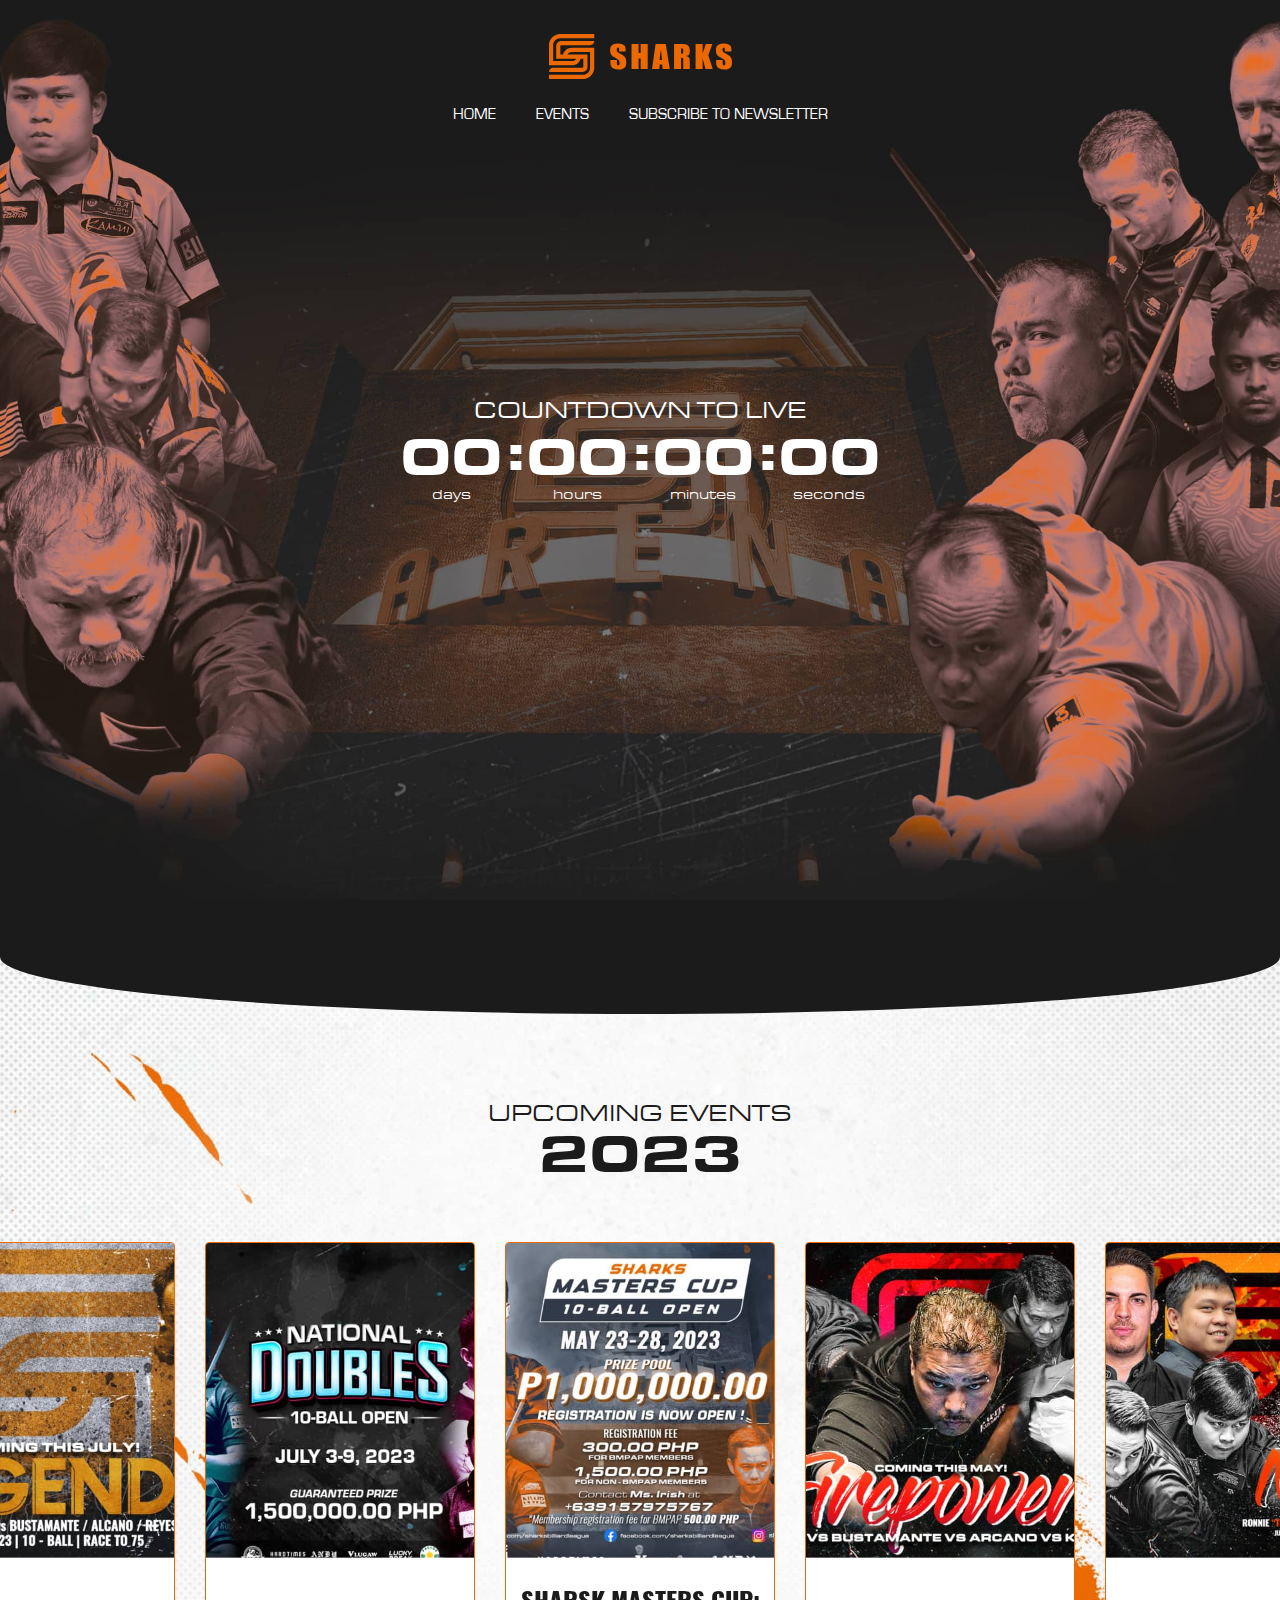
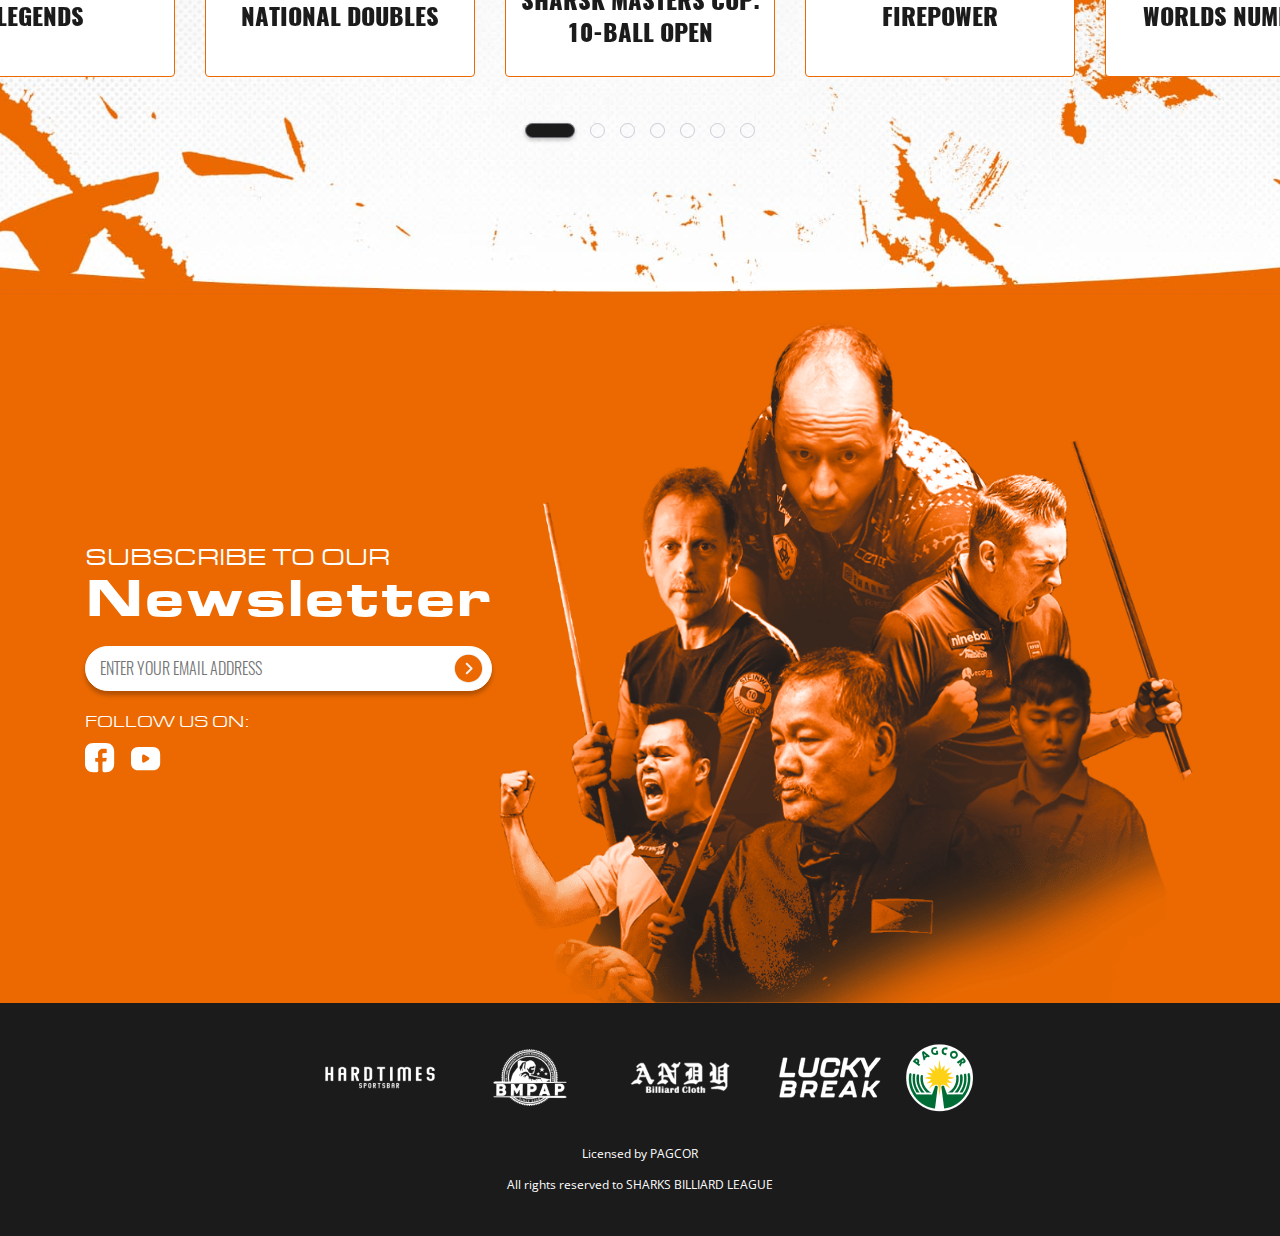
==== index.html @ b2db2a86 "'videos'" ====
<!DOCTYPE html>
<html lang="en">
<head>
  <meta charset="UTF-8">
  <meta http-equiv="X-UA-Compatible" content="IE=edge">

  <meta name="description" content="The Mecca of Pool">
  <meta name="keywords" content="Sharks, Billiards, Pool">

  <meta name="viewport" content="width=device-width, initial-scale=1.0">
  <title>Sharks</title>

  <link rel="apple-touch-icon" sizes="180x180" href="./assets/favicon/apple-touch-icon.png">
  <link rel="icon" type="image/png" sizes="32x32" href="./assets/favicon/favicon-32x32.png">
  <link rel="icon" type="image/png" sizes="16x16" href="./assets/favicon/favicon-16x16.png">
  <link rel="manifest" href="./assets/favicon/site.webmanifest">

  <link rel="stylesheet" href="./css/slick/slick.css?v=2"/>

  <link rel="stylesheet" href="./css/reset.css?v=2">
  <link rel="stylesheet" href="./css/main.css?v=2">
  <link rel="stylesheet" href="./css/mobile.css?v=2">

  <link rel="stylesheet" href="./css/font.css?v=2">
</head>
<body>
  
  <header class="hero-banner auto_height" id="hero-banner">
    <div class="top-bar-wrap align-middle">
      <div class="container">
        <a href="/" class="nav-logo">
          <img src="./assets/logo.svg" alt="Sharsk logo">
        </a>

        <div class="toggle-mobile-menu"></div>
    
        <div class="nav-links">
          <ul>
            <li><a href="#hero-banner">Home</a></li>
            <li><a href="#events">Events</a></li>
            <li><a href="#newsletter">Subscribe to newsletter</a></li>
          </ul>
        </div>
      </div>
    </div>

    <div class="container">
      <div class="countdown-event">
        <h4>Countdown to live</h4>

        <div id="countdown">
          <ul>
            <li><div id="days">00</div><span>Days</span></li>
            <li><div id="hours">00</div><span>Hours</span></li>
            <li><div id="minutes">00</div><span>Minutes</span></li>
            <li><div id="seconds">00</div><span>Seconds</span></li>
          </ul>
        </div>
        <div id="content" class="emoji"></div>
      </div>
    </div>
  </header>

  <section class="section-upcoming-events" id="events">
    <div class="upcoming-events-headline">
      <div class="container">
        <h4>Upcoming Events</h4>
        <h2>2023</h2>
      </div>
    </div>

    <div class="events-slider-wrap">

      <div class="events-slider-list">
        
        <div class="events-slider-item">
          <div class="events-slider-details">
            <div class="events-card-show">
              <div class="event-img">
                <img src="./assets/slider/sld-1.jpg" alt="Event image">
              </div>
  
              <div class="event-title">
                <h4>SHARSK MASTERS CUP: 10-BALL OPEN</h4>
              </div>
            </div>

            <div class="events-card-hide">
              <div class="event-img">
                <img src="./assets/slider/sld-1.jpg" alt="Event image">
              </div>
  
              <div class="event-title">
                <div class="event-desc">
                  <h4>SHARSK MASTERS CUP: 10-BALL OPEN</h4>
                </div>
                <div class="date">
                  <h2 class="month">May</h2> 
                  <h4 class="year">2023</h4>
                </div>
              </div>
            </div>
          </div>
        </div>

        <div class="events-slider-item">
          <div class="events-slider-details">
            <div class="events-card-show">
              <div class="event-img">
                <img src="./assets/slider/sld-2.jpg" alt="Event image">
              </div>
  
              <div class="event-title">
                <h4>FIREPOWER</h4>
              </div>
            </div>

            <div class="events-card-hide">
              <div class="event-img">
                <img src="./assets/slider/sld-2.jpg" alt="Event image">
              </div>
  
              <div class="event-title">
                <div class="event-desc">
                  <h4>FIREPOWER</h4>
                  <p>Rodney Morris vs Django Bustamante, Warren Kiamco and Ronnie Alcano</p>
                </div>
                <div class="date">
                  <h2 class="month">May</h2> 
                  <h4 class="year">2023</h4>
                </div>
              </div>
            </div>
          </div>
        </div>

        <div class="events-slider-item">
          <div class="events-slider-details">
            <div class="events-card-show">
              <div class="event-img">
                <img src="./assets/slider/sld-3.jpg" alt="Event image">
              </div>
  
              <div class="event-title">
                <h4>WORLDS NUMBER 1</h4>
              </div>
            </div>

            <div class="events-card-hide">
              <div class="event-img">
                <img src="./assets/slider/sld-3.jpg" alt="Event image">
              </div>
  
              <div class="event-title">
                <div class="event-desc">
                  <h4>WORLDS NUMBER 1</h4>
                  <p>Francisco Ruiz Sanchez vs Ronnie Alcano and Anton Raga</p>
                </div>
                <div class="date">
                  <h2 class="month">Jun</h2> 
                  <h4 class="year">2023</h4>
                </div>
              </div>
            </div>
          </div>
        </div>

        <div class="events-slider-item">
          <div class="events-slider-details">
            <div class="events-card-show">
              <div class="event-img">
                <img src="./assets/slider/sld-4.jpg" alt="Event image">
              </div>
  
              <div class="event-title">
                <h4>SPECTRAL FURY</h4>
              </div>
            </div>

            <div class="events-card-hide">
              <div class="event-img">
                <img src="./assets/slider/sld-4.jpg" alt="Event image">
              </div>
  
              <div class="event-title">
                <div class="event-desc">
                  <h4>SPECTRAL FURY</h4>
                  <p>Fedor Gorst vs Baseth Mocaibat, Jerico Bañares and Dennis Orcollo</p>
                </div>
                <div class="date">
                  <h2 class="month">Jun</h2> 
                  <h4 class="year">2023</h4>
                </div>
              </div>
            </div>
          </div>
        </div>

        <div class="events-slider-item">
          <div class="events-slider-details">
            <div class="events-card-show">
              <div class="event-img">
                <img src="./assets/slider/sld-5.jpg" alt="Event image">
              </div>
  
              <div class="event-title">
                <h4>SHARKS MASTERS CUP: 8-BALL OPEN</h4>
              </div>
            </div>

            <div class="events-card-hide">
              <div class="event-img">
                <img src="./assets/slider/sld-5.jpg" alt="Event image">
              </div>
  
              <div class="event-title">
                <div class="event-desc">
                  <h4>SHARKS MASTERS CUP: 8-BALL OPEN</h4>
                </div>
                <div class="date">
                  <h2 class="month">Jun</h2> 
                  <h4 class="year">2023</h4>
                </div>
              </div>
            </div>
          </div>
        </div>

        <div class="events-slider-item">
          <div class="events-slider-details">
            <div class="events-card-show">
              <div class="event-img">
                <img src="./assets/slider/sld-6.jpg" alt="Event image">
              </div>
  
              <div class="event-title">
                <h4>Legends</h4>
              </div>
            </div>

            <div class="events-card-hide">
              <div class="event-img">
                <img src="./assets/slider/sld-6.jpg" alt="Event image">
              </div>
  
              <div class="event-title">
                <div class="event-desc">
                  <h4>Legends</h4>
                  <p>Earl Strickland vs Django Bustamante, Ronnie Alcano and Warren Kiamco</p>
                </div>
                <div class="date">
                  <h2 class="month">Jul</h2> 
                  <h4 class="year">2023</h4>
                </div>
              </div>
            </div>
          </div>
        </div>

        <div class="events-slider-item">
          <div class="events-slider-details">
            <div class="events-card-show">
              <div class="event-img">
                <img src="./assets/slider/sld-7.jpg" alt="Event image">
              </div>
  
              <div class="event-title">
                <h4>NATIONAL DOUBLES</h4>
              </div>
            </div>

            <div class="events-card-hide">
              <div class="event-img">
                <img src="./assets/slider/sld-7.jpg" alt="Event image">
              </div>
  
              <div class="event-title">
                <div class="event-desc">
                  <h4>NATIONAL DOUBLES</h4>
                  <p>2vs2 Tournament with a guaranteed prize of 1.5 million pesos.</p>
                </div>
                <div class="date">
                  <h2 class="month">Jul</h2> 
                  <h4 class="year">2023</h4>
                </div>
              </div>
            </div>
          </div>
        </div>

      </div>
    </div>
  </section>

  <section class="section-newsletter" id="newsletter">
    <div class="container">
      <div class="newsletter-form-wrap">
        <div class="newsletter-details">
          <h4>Subscribe to our</h4>
          <h2>Newsletter</h2>
          
          <div class="form-group">
            <form>
              <input type="email" name="email" id="email" placeholder="Enter your email address">
              <button type="submit" id="btn-subscribe" class="arrow-circle">Subscribe</button>
            </form>
          </div>
          <div id="msg"></div>

          
          <div class="social-media-icon">
            <h5>Follow us on:</h5>
            <ul>
              <li><a href="https://www.facebook.com/sharksbilliardleague/" target="_blank"><img src="./assets/icon-fb.svg" alt="Facebook"></a></li>
              <li><a href="https://www.youtube.com/@sharksbilliardleague" target="_blank"><img src="./assets/icon-yt.svg" alt="Youtube"></a></li>
            </ul>
          </div>
        </div>
      </div>

      <div class="newsletter-img">
        <img src="./assets/players.png" alt="Players">
      </div>
    </div>
  </section>

  <footer id="footer">
    <div class="container">
      <ul class="partners-logo">
        <li><img src="./assets/logo-hardtimes.png" alt="Hardtimes sportsbar"></li>
        <li><img src="./assets/logo-bmpap.png" alt="BMPAP"></li>
        <li><img src="./assets/logo-andy.png" alt="Andy billiard cloth"></li>
        <li><img src="./assets/logo-lucky-break.png" alt="Lucky break"></li>
        <li><img src="./assets/logo-pagcor.png" alt="Pagcor"></li>
      </ul>

      <div class="copyright">
        <p>Licensed by PAGCOR</p>
        <p>All rights reserved to SHARKS BILLIARD LEAGUE</p>
      </div>
    </div>
  </footer>

  <div id="stop" class="scrollTop">
    <span><a href="">Top</a></span>
  </div>

  <script src="./js/jquery.min.js"></script>
  <script src="./js/slick.min.js"></script>
  <script src="./js/countdown.js"></script>
  <script src="./js/script.js"></script>
</body>
</html>
---- css/main.css ----
*{box-sizing:border-box}body{background-color:#fff;color:#1B1B1B;font-family:'Open Sans'}.container{display:flex;flex-direction:column;width:100%;padding-right:15px;padding-left:15px;margin-right:auto;margin-left:auto;max-width:1140px}img{display:block;max-width:100%}h2{font-family:'Eurostile-Extended-Black';font-size:3.375rem}h4{font-family:'Eurostile-Extended-Regular';font-size:1.5rem;text-transform:uppercase;line-height:1.325em}.text-center{text-align:center}p{font-size:1rem;line-height:1.3rem}header.hero-banner{position:relative;height:100vh;background-color:#1B1B1B;color:#fff;background-image:url("../assets/header.jpg");background-position:center;background-size:cover;background-repeat:no-repeat;display:flex;align-items:center;justify-content:center}header.hero-banner::before,header.hero-banner::after{position:absolute;display:block;content:"";background-color:#1B1B1B;width:100%;top:100%;left:0;height:57px}header.hero-banner::after{height:114px;border-radius:50%;bottom:-114px}header .top-bar-wrap{position:absolute;width:100%;top:0;left:0}header .top-bar-wrap .container{flex-direction:column;align-items:center;text-align:center}header .nav-logo{margin-top:34px}header .nav-logo img{max-width:183px}header .toggle-mobile-menu{display:none}header .nav-links ul{font-family:'Eurostile-Regular';display:flex;flex-direction:row;margin-top:13px}header .nav-links ul li a{display:block;color:#FFFFFF;text-transform:uppercase;text-decoration:none;font-size:1rem;padding:14px 20px;-webkit-transition:all ease-in-out 180ms;-moz-transition:all ease-in-out 180ms;-ms-transition:all ease-in-out 180ms;-o-transition:all ease-in-out 180ms;transition:all ease-in-out 180ms}header .nav-links ul li a:hover{color:#EB6900}header .countdown-event{text-align:center;margin:auto;padding:1rem 0;text-transform:uppercase}header .countdown-event #countdown{padding-top:.45rem}header .countdown-event ul{display:flex;align-items:center;justify-content:center}header .countdown-event ul li{position:relative}header .countdown-event ul li:last-child div::after{display:none}header .countdown-event ul li div{font-family:"Eurostile-Extended-Black";font-size:3.375rem;position:relative;display:flex;padding:0 0.75rem}header .countdown-event ul li div::after{position:absolute;display:block;content:":";top:-5px;right:-11px}header .countdown-event ul li span{display:block;font-family:'Eurostile-Extended-Regular';font-size:14px;text-transform:lowercase}.section-upcoming-events{padding-top:12.5rem;padding-bottom:10rem;text-align:center;background-image:url("../assets/splash-bg.jpg");background-position:bottom center;background-size:cover;background-repeat:no-repeat}.upcoming-events-headline{max-width:650px;margin:auto}.upcoming-events-headline h2{margin-bottom:1rem}.events-slider-wrap{margin-top:2.5rem}.events-slider-list{display:none}.events-slider-list.slick-initialized{display:block}.events-slider-details{height:435px;width:100%;margin:auto;background-color:#fff;border:1px solid #EB6900;border-radius:4px;position:relative;overflow:hidden}.events-slider-details .event-img{position:relative;overflow:hidden;min-height:315px}.events-slider-details .event-img img{object-fit:cover;width:100%;height:315px}.events-slider-details .event-title{height:100%;display:flex;align-items:center;justify-content:center}.events-slider-details .event-title h4{padding:0.85rem;font-family:"Oswald-Heavy"}.events-slider-details .event-title .event-desc{text-align:left;padding-right:.75rem}.events-slider-details .event-title .event-desc h4{padding:0;margin-bottom:0.25rem}.events-slider-details .event-title .event-desc p{overflow:hidden;width:100%;display:-webkit-box;-webkit-line-clamp:2;-webkit-box-orient:vertical}.events-slider-details .events-card-show{width:100%;height:100%;display:flex;flex-direction:column}.events-slider-details .events-card-show .event-title{transition-delay:200ms;opacity:1}.events-slider-details .events-card-hide{position:absolute;top:0;left:0;opacity:0;visibility:hidden;background-color:#EB6900}.events-slider-details .events-card-hide .event-title{justify-content:space-between;transition-delay:200ms;opacity:0;height:120px;padding:0 1.35rem}.events-slider-details .events-card-hide .event-title h4{color:#fff}.events-slider-details .events-card-hide .date{display:block;position:relative;min-width:113px;max-height:94px;border-radius:3px;border:1px solid #ffffff;color:#fff;padding-top:0.2rem}.events-slider-details .events-card-hide .date .month{font-family:'Oswald-Heavy';text-transform:uppercase}.events-slider-details .events-card-hide .date .year{padding:0;font-family:'Eurostile-Extended-Black'}.mt-1{margin-top:1rem}.mt-2{margin-top:2rem}.mb-1{margin-bottom:1rem}.mb-2{margin-bottom:2rem}.slick-slide{width:300px;padding:0 15px;transition:200ms cubic-bezier(0.65, 0.05, 0.36, 1)}.slick-slide:hover{border-color:#fff;filter:drop-shadow(0px 5px 20px rgba(0,0,0,0.25));width:630px}.slick-slide:hover .events-card-show{position:absolute;top:0;left:0;opacity:0;visibility:hidden}.slick-slide:hover .events-card-show .event-title{transition-delay:200ms;opacity:0}.slick-slide:hover .events-card-hide{opacity:1;visibility:visible}.slick-slide:hover .events-card-hide .event-title{opacity:1}.slick-dots{display:flex;align-items:center;justify-content:center;gap:15px;margin-top:2.5rem}.slick-dots button{outline:none;overflow:hidden;font-size:0;width:15px;height:15px;border-radius:50%;border:1px solid rgba(172,173,188,0.6);background-color:transparent;cursor:pointer;-webkit-transition:all ease-in-out 180ms;-moz-transition:all ease-in-out 180ms;-ms-transition:all ease-in-out 180ms;-o-transition:all ease-in-out 180ms;transition:all ease-in-out 180ms}.slick-dots button:hover{background-color:#1B1B1B;border-color:#1B1B1B}.slick-dots .slick-active button{width:50px;box-shadow:0px 2px 4px rgba(0,0,0,0.25);border-radius:15px;background-color:#1B1B1B}.section-newsletter{background-color:#EB6900;color:#fff;position:relative;padding-top:1rem}.section-newsletter::before{position:absolute;display:block;content:"";top:-2px;left:0;width:100%;background-color:#EB6900;height:4px}.section-newsletter h5{font-family:'Eurostile-Extended-Regular';text-transform:uppercase}.section-newsletter .container{flex-direction:row}.section-newsletter .newsletter-form-wrap{display:flex;align-items:center}.section-newsletter .newsletter-details h2{margin-bottom:.35rem}.section-newsletter .social-media-icon{margin-top:1.5rem}.section-newsletter .social-media-icon ul{display:flex;align-items:center;gap:16px;margin-top:.75rem}.section-newsletter .social-media-icon ul a{-webkit-transition:all ease-in-out 180ms;-moz-transition:all ease-in-out 180ms;-ms-transition:all ease-in-out 180ms;-o-transition:all ease-in-out 180ms;transition:all ease-in-out 180ms;display:block}.section-newsletter .social-media-icon ul a:hover{opacity:0.7}.form-group{margin-top:1rem;position:relative;display:flex;max-width:420px}.form-group form{width:100%}.form-group input{padding:0 0.875rem;outline:none;font-family:'Oswald';width:100%;height:45px;background-color:#FFFFFF;border:1px solid #FFFFFF;box-shadow:0px 4px 4px rgba(0,0,0,0.25);border-radius:50px;font-size:16px;text-transform:uppercase;color:#1B1B1B}.form-group .arrow-circle{position:absolute;right:9px;top:8px;outline:none;border:none;width:29px;height:29px;font-size:0;border-radius:50%;background-image:url("../assets/icon-circle-arrow.svg");background-position:center;background-size:cover;background-repeat:no-repeat;cursor:pointer}.form-group .arrow-circle:disabled{background-image:url("../assets/icon-circle-arrow-disabled.svg")}footer{padding:2.5rem 0;color:#fff;background-color:#1B1B1B;text-align:center}footer .partners-logo{position:relative;display:flex;align-items:center;justify-content:center}footer .copyright{margin-top:2rem;display:flex;flex-direction:column;gap:10px}footer .copyright p{font-size:12px}.scrollTop{position:fixed;right:20px;bottom:20px;background-color:#fff;border-radius:50%;opacity:0;-webkit-transition:all 0.4s ease-in-out 0s;-moz-transition:all 0.4s ease-in-out 0s;-ms-transition:all 0.4s ease-in-out 0s;-o-transition:all 0.4s ease-in-out 0s;transition:all 0.4s ease-in-out 0s;width:38px;height:38px;cursor:pointer;background-image:url("../assets/icon-scroll-top.svg");background-position:center;background-size:cover;background-repeat:no-repeat;font-size:0}span.msg{color:#fff;padding-top:10px;display:block;padding-left:5px}.db-page{background-color:#1B1B1B;color:#fff;font-family:'Eurostile-Regular';background-image:url("../assets/db-assets/dbbg.png");background-position:center;background-attachment:fixed;background-size:cover;background-repeat:no-repeat}.db-page h5{font-family:'Oswald-Heavy';font-size:20px;text-transform:uppercase;line-height:1.25em}.db-page h4{font-family:'Eurostile-Regular'}.db-sidebar{position:fixed;padding:18px 0;overflow-y:auto;background-color:#2C2C2C;display:flex;flex-direction:column;left:0;height:100%;width:237px;z-index:10}.db-sidebar .nav-logo{max-width:142px;margin-right:auto;margin-left:auto;margin-bottom:18px}.db-sidebar ul li .icon{margin-right:18px}.db-sidebar ul li a,.db-sidebar ul li span{height:54px;display:flex;align-items:center;text-decoration:none;color:#fff;padding-left:28px;position:relative;cursor:pointer}.db-sidebar ul li a::after,.db-sidebar ul li span::after{-webkit-transition:all ease-in-out 180ms;-moz-transition:all ease-in-out 180ms;-ms-transition:all ease-in-out 180ms;-o-transition:all ease-in-out 180ms;transition:all ease-in-out 180ms;position:absolute;display:block;height:80%;width:4px;top:50%;transform:translateY(-50%);content:"";left:-4px;background-color:#EB6900}.db-sidebar ul li a:hover::after,.db-sidebar ul li span:hover::after{left:0}.db-sidebar ul li span::before{position:absolute;display:block;content:"";right:20px;width:13px;height:8px;cursor:pointer;background-image:url("../assets/db-assets/icon-arrow.svg");background-position:center;background-size:contain;background-repeat:no-repeat;-webkit-transition:all ease-in-out 180ms;-moz-transition:all ease-in-out 180ms;-ms-transition:all ease-in-out 180ms;-o-transition:all ease-in-out 180ms;transition:all ease-in-out 180ms}.db-sidebar ul li li{text-transform:uppercase}.db-sidebar ul li li a{padding-left:65px;background-color:#EB6900}.db-sidebar ul li li a::after{background-color:#fff}.db-sidebar ul li.active span::before{transform:rotateZ(-180deg)}.db-sidebar::after{position:absolute;height:482px;content:"";width:100%;background-image:url("../assets/db-assets/sidebar-bg.png");background-position:center;background-size:cover;background-repeat:no-repeat;left:0;bottom:0;z-index:-1}.list-render{display:flex;white-space:nowrap;overflow-x:hidden}.main-content{display:flex;flex-direction:column;padding-left:237px;height:100%;padding-top:102px}.icon{position:relative;display:inline-block;width:20px;height:22px;background-size:cover;background-repeat:no-repeat;background-position:center}.icon.icon-calendar{background-image:url("../assets/db-assets/icon-calendar.svg")}.icon.icon-eye{background-image:url("../assets/db-assets/icon-eye.svg");width:14px;height:13px}.icon.icon-circle{background-image:url("../assets/db-assets/icon-circle.svg");width:14.17px;height:14.17px}.icon.icon-user{background-image:url("../assets/db-assets/icon-user.svg");width:28px;height:28px}.arenas-livestream-wrap{padding-left:10px}.db-slider .slick-dots{justify-content:start;padding-left:13px;margin-top:32px}.db-slider .slick-dots button{border:none;background-color:rgba(255,255,255,0.22)}.db-slider .slick-dots .slick-active button{width:15px;background-color:#fff;position:relative;border:none}.db-slider .slick-dots .slick-active button::after{position:absolute;display:block;content:"";width:50%;height:50%;border-radius:100%;top:50%;left:50%;transform:translate(-50%, -50%);background-color:#EB6900}.arenas-livestream-list .livestream-item{width:100%;max-width:539px;padding:0 12px}.arenas-livestream-list .livestream-card{border:1px solid #545458;border-radius:5px;overflow:hidden;position:relative}.arenas-livestream-list .livestream-thumbnail{display:block;position:relative;height:280px;width:100%}.arenas-livestream-list .livestream-thumbnail img{object-fit:cover;object-position:center;width:100%;height:100%;-webkit-transition:all ease-in-out 180ms;-moz-transition:all ease-in-out 180ms;-ms-transition:all ease-in-out 180ms;-o-transition:all ease-in-out 180ms;transition:all ease-in-out 180ms}.arenas-livestream-list .livestream-thumbnail .icon-play{position:absolute;top:50%;left:50%;transform:translate(-50%, -50%);width:90px;height:90px;border-radius:100%;background:rgba(255,255,255,0.5)}.arenas-livestream-list .livestream-thumbnail .icon-play::before{position:absolute;display:block;content:"";top:50%;left:55%;transform:translate(-50%, -50%);width:0;height:0;border-top:25px solid transparent;border-left:43px solid #fff;border-bottom:25px solid transparent}.arenas-livestream-list .livestream-thumbnail:hover img{transform:scale(1.07)}.previous-matches-wrap{overflow:hidden;position:relative;margin-top:25px;padding:35px 0 0 10px;padding-left:10px}.previous-matches-wrap::before{position:absolute;content:"";top:0;width:100%;height:1px;background-color:#545458;left:24px}.previous-matches-wrap h4{padding-left:14px}.previous-matches-list{margin-top:30px}.previous-matches-list .previous-match-item{width:100%;max-width:343px;padding:0 11px}.previous-matches-list .previous-match-item *{text-decoration:none;color:#fff}.previous-matches-list .previous-match-item:hover img{transform:scale(1.025)}.previous-matches-list .previous-match-card{overflow:hidden;position:relative}.previous-matches-list .previous-match-thumbnail{display:block;position:relative;height:179px;width:100%;overflow:hidden}.previous-matches-list .previous-match-thumbnail img{object-fit:cover;border-radius:5px;object-position:center;width:100%;height:100%;-webkit-transition:all ease-in-out 180ms;-moz-transition:all ease-in-out 180ms;-ms-transition:all ease-in-out 180ms;-o-transition:all ease-in-out 180ms;transition:all ease-in-out 180ms}.previous-matches-list .previous-match-details{padding:15px 0 0 0;background-color:transparent}.card-details{padding:18px;display:flex;justify-content:space-between;font-size:14px;align-items:center;text-transform:uppercase;background-color:#2C2C2C}.card-details p{font-size:14px;text-transform:uppercase;line-height:1.45rem}.card-details span.small{font-size:12px}.card-details .right-desc{text-align:right;line-height:18px}.card-details .views{display:flex;align-items:center;justify-content:right}.card-details .views .icon-eye{margin-left:10px}.card-details .date{font-family:'Oswald-Heavy';color:#EB6900;line-height:1.35em}.live-badge{display:inline-flex;justify-content:center;align-items:center;width:66px;height:27px;background:#EB6900;border-radius:5px;position:relative;line-height:1em;text-transform:uppercase;margin-bottom:5px}.live-badge .icon{margin-left:10px}.db-top-menu{height:70px;display:flex;align-items:center;justify-content:flex-end;padding:0 1rem;position:fixed;z-index:9;width:100%;top:0;left:0;background-color:#1B1B1B}.btn-login a{display:flex;flex-direction:row;align-items:center;position:relative;height:40px;border:1px solid #545458;border-radius:50px;text-decoration:none;color:#fff;padding:0 10px 0 15px;-webkit-transition:all ease-in-out 180ms;-moz-transition:all ease-in-out 180ms;-ms-transition:all ease-in-out 180ms;-o-transition:all ease-in-out 180ms;transition:all ease-in-out 180ms}.btn-login a:hover{background-color:rgba(255,255,255,0.1)}.btn-login .icon{margin-left:15px}.db-login-page{background-color:#1B1B1B;color:#fff;font-family:'Eurostile-Regular';background-image:url("../assets/header.jpg");background-position:center;background-attachment:fixed;background-size:cover;background-repeat:no-repeat}.db-login-page h5{font-family:'Oswald-Heavy';font-size:20px;text-transform:uppercase}.db-login-page h4{font-family:'Eurostile-Regular'}.section-signin-wrap{width:100%;min-height:100vh;display:flex;flex-wrap:wrap;justify-content:center;align-items:center;padding:15px;flex-direction:column}.section-signin-wrap .nav-logo{display:block;margin-bottom:20px}.wrap-login{width:100%;max-width:365px;background:rgba(44,44,44,0.7);border-radius:5px;overflow:hidden;padding:40px 30px}.wrap-login h2{font-family:'Oswald-Heavy';font-size:31px;line-height:1.15em;text-align:center}.wrap-login a{color:#10B5C8}.wrap-login form{display:flex;flex-direction:column;justify-content:center}.form-float-label{position:relative;margin-bottom:20px}.form-float-label input{font-family:'Eurostile-Regular';font-size:16px;display:block;width:100%;height:45px;padding:0 17px;background:rgba(172,173,188,0.1);color:#fff;border:1px solid #E3E3E3;border-radius:5px;box-sizing:border-box}.form-float-label input:focus{outline:none}.form-float-label input:focus ~ .floating-label{top:9px;left:13px;font-size:10px}.form-float-label input:not(:placeholder-shown) ~ .floating-label{top:9px;left:13px;font-size:10px;color:#EB6900}.floating-label{font-family:'Eurostile-Regular';font-size:16px;font-weight:normal;position:absolute;pointer-events:none;left:17px;top:50%;transform:translateY(-50%);padding:0 5px;-webkit-transition:0.2s ease all;-moz-transition:0.2s ease all;-ms-transition:0.2s ease all;-o-transition:0.2s ease all;transition:0.2s ease all}.btn{text-transform:uppercase;position:relative;width:100%;height:45px;background:#EB6900;border:1px solid #EB6900;border-radius:5px;outline:none;cursor:pointer;font-family:'Eurostile-Regular';font-size:16px;color:#fff !important;display:flex;align-items:center;justify-content:center;text-decoration:none}.or{display:flex;align-items:center;justify-content:center;position:relative;margin-top:20px}.or::before,.or::after{position:absolute;display:block;content:"";width:44%;height:1px;background-color:#545458;left:0;top:55%;transform:translateY(-50%)}.or::after{left:auto;right:0}.terms-and-conition{font-size:14px;text-align:center;display:block;line-height:1.25em}.uppercase{text-transform:uppercase}.previous-matches-list.previous-matches-tiles{display:grid;grid-template-columns:repeat(3, 1fr);gap:25px}.previous-matches-list.previous-matches-tiles .previous-match-item{max-width:100%}.video-page-livestream .previous-matches-wrap{padding:30px 0 0 10px;margin-top:35px}.video-page-livestream .previous-matches-wrap::before{left:0}.video-page-livestream .previous-matches-wrap h4{padding-left:0}.video-page-livestream .previous-matches-list .previous-match-item{padding:0}.video-playing-wrapper h3{font-size:28px;font-weight:600;line-height:1.35em}.video-playing-wrapper .video-playing-description{background:#1B1B1B;border:1px solid #545458;border-radius:5px;padding:15px;margin-top:1.05rem}.video-playing-wrapper p{margin-bottom:.35rem}.video-playing-wrapper span{font-size:75%}.video-playing-iframe{padding-bottom:56.25%;position:relative;display:block;width:100%}.video-playing-iframe iframe{position:absolute;top:0;left:0;bottom:0;right:0;width:100%;height:100%;border:none}.game-schedule-details{border:1px solid #545458;border-radius:5px;overflow:hidden}.game-schedule-details ul li{text-align:center;border-bottom:1px solid #545458;padding:15px 10px;background-color:#1B1B1B}.game-schedule-details ul li.live-now{background:#452B16}.game-schedule-details ul li:last-child{border-bottom:none}.game-schedule-details ul li .live-badge{margin:.45rem 0}.game-schedule-details ul li h4{font-weight:600;letter-spacing:.065rem}.video-page-container{display:flex;justify-content:space-between;gap:20px;padding:0 20px;margin-bottom:7rem}.video-page-container .video-page-livestream{flex:1;display:flex;flex-direction:column;position:relative}.video-page-container .aside-video-details{max-width:360px;width:100%}.ads-aside{display:block;border:1px solid #545458;filter:drop-shadow(0px 4px 10px rgba(0,0,0,0.25));border-radius:5px;overflow:hidden;margin-top:1.2rem}.ads-aside img{width:100%}.submenu{display:none}
---- css/mobile.css ----
@media (max-width: 576px) {
  h2 {
    font-size: 2.625rem; } }

@media (max-width: 576px) {
  h4 {
    font-size: 1.25rem; } }

@media (max-width: 768px) {
  .slick-slide {
    padding: 0 10px; }
    .slick-slide .events-card-hide {
      opacity: 1;
      visibility: visible; }
      .slick-slide .events-card-hide .event-title {
        opacity: 1; } }

@media (max-width: 576px) {
  .events-slider-details {
    background-color: red; }
    .events-slider-details .events-card-hide .event-title {
      padding: 0 .75rem; }
      .events-slider-details .events-card-hide .event-title .event-desc {
        padding-right: 0; }
      .events-slider-details .events-card-hide .event-title .date {
        position: absolute;
        left: 0;
        top: 0;
        background-color: rgba(27, 27, 27, 0.7);
        transform: scale(0.7); } }

.active_menu header .toggle-mobile-menu::before, .active_menu header .toggle-mobile-menu::after {
  width: 50%; }

@media (max-width: 768px) {
  header .toggle-mobile-menu {
    display: block;
    width: 32px;
    height: 2.5px;
    position: relative;
    background-color: #ffffff;
    margin-left: auto;
    border-radius: 4px; }
    header .toggle-mobile-menu::before, header .toggle-mobile-menu::after {
      transition: all ease-in-out 180ms;
      position: absolute;
      display: block;
      content: "";
      width: 100%;
      height: 100%;
      border-radius: 4px;
      background-color: #ffffff; }
    header .toggle-mobile-menu::before {
      top: -9px; }
    header .toggle-mobile-menu::after {
      top: 9px;
      right: 0; }
  header .top-bar-wrap {
    margin-top: 20px; }
    header .top-bar-wrap .container {
      flex-direction: revert;
      align-items: center;
      position: relative; }
  header .nav-logo {
    margin-top: 0; }
    header .nav-logo img {
      max-width: 148px; }
  header .nav-links {
    display: none;
    position: absolute;
    top: 56px;
    width: calc(100% - 30px);
    background-color: #eb6900;
    z-index: 1;
    padding: 0.5rem 0; }
    header .nav-links ul {
      margin-top: 0;
      flex-direction: column;
      text-align: left; }
  header.hero-banner::before, header.hero-banner::after {
    display: none; } }
@media (max-width: 576px) {
  header.hero-banner {
    height: auto;
    min-height: 480px !important; } }

@media (max-width: 768px) {
  .section-newsletter .newsletter-form-wrap {
    padding: 1.75rem 0 2.4rem 0;
    margin: auto;
    text-align: center; }
  .section-newsletter .social-media-icon ul {
    justify-content: center; }
  .section-newsletter .newsletter-img {
    display: none; } }
@media (max-width: 576px) {
  .section-newsletter .newsletter-form-wrap {
    width: 100%; }
    .section-newsletter .newsletter-form-wrap .newsletter-details {
      width: 100%; }
    .section-newsletter .newsletter-form-wrap .form-group {
      margin-left: auto;
      margin-right: auto; } }

@media (max-width: 768px) {
  header .countdown-event ul li div {
    font-size: 2.375rem; } }
@media (max-width: 576px) {
  header .countdown-event ul li div {
    font-size: 1.8rem; }
    header .countdown-event ul li div::after {
      right: -5px; } }

@media (max-width: 992px) {
  .section-upcoming-events {
    padding: 3.563rem 0; } }

@media (max-width: 576px) {
  footer .partners-logo {
    flex-direction: column;
    gap: 10px 0; } }
---- css/font.css ----
@font-face {
  font-family: 'Eurostile-Extended-Black';
  src: url('../assets/fonts/eurostile-extended-black/EurostileExtended-Black.eot');
  src: url('../assets/fonts/eurostile-extended-black/EurostileExtended-Black.eot?#iefix') format('embedded-opentype'),
      url('../assets/fonts/eurostile-extended-black/EurostileExtended-Black.woff2') format('woff2'),
      url('../assets/fonts/eurostile-extended-black/EurostileExtended-Black.woff') format('woff');
  font-weight: bold;
  font-style: normal;
  font-display: swap;
}

@font-face {
  font-family: 'Eurostile-Extended-Regular';
  src: url('../assets/fonts/eurostile-extended-regular/EurostileExtended-Roman.eot');
  src: url('../assets/fonts/eurostile-extended-regular/EurostileExtended-Roman.eot?#iefix') format('embedded-opentype'),
      url('../assets/fonts/eurostile-extended-regular/EurostileExtended-Roman.woff2') format('woff2'),
      url('../assets/fonts/eurostile-extended-regular/EurostileExtended-Roman.woff') format('woff');
  font-weight: normal;
  font-style: normal;
  font-display: swap;
}

@font-face {
  font-family: 'Eurostile-Regular';
  src: url('../assets/fonts/eurostile-normal/EurostileRegular.eot');
  src: url('../assets/fonts/eurostile-normal/EurostileRegular.eot?#iefix') format('embedded-opentype'),
      url('../assets/fonts/eurostile-normal/EurostileRegular.woff2') format('woff2'),
      url('../assets/fonts/eurostile-normal/EurostileRegular.woff') format('woff');
  font-weight: normal;
  font-style: normal;
  font-display: swap;
}

@font-face {
  font-family: 'Open Sans';
  src: url('../assets/fonts/opensans-regular/OpenSans-Regular.eot');
  src: url('../assets/fonts/opensans-regular/OpenSans-Regular.eot?#iefix') format('embedded-opentype'),
      url('../assets/fonts/opensans-regular/OpenSans-Regular.woff2') format('woff2'),
      url('../assets/fonts/opensans-regular/OpenSans-Regular.woff') format('woff');
  font-weight: normal;
  font-style: normal;
  font-display: swap;
}

@font-face {
  font-family: 'Oswald-Heavy';
  src: url('../assets/fonts/oswald-heavy/Oswald-Heavy.woff2') format('woff2'),
      url('../assets/fonts/oswald-heavy/Oswald-Heavy.woff') format('woff');
  font-weight: 900;
  font-style: normal;
  font-display: swap;
}

@font-face {
  font-family: 'Oswald';
  src: url('../assets/fonts/oswald-light/Oswald-Light.woff2') format('woff2'),
      url('../assets/fonts/oswald-light/Oswald-Light.woff') format('woff');
  font-weight: 300;
  font-style: normal;
  font-display: swap;
}
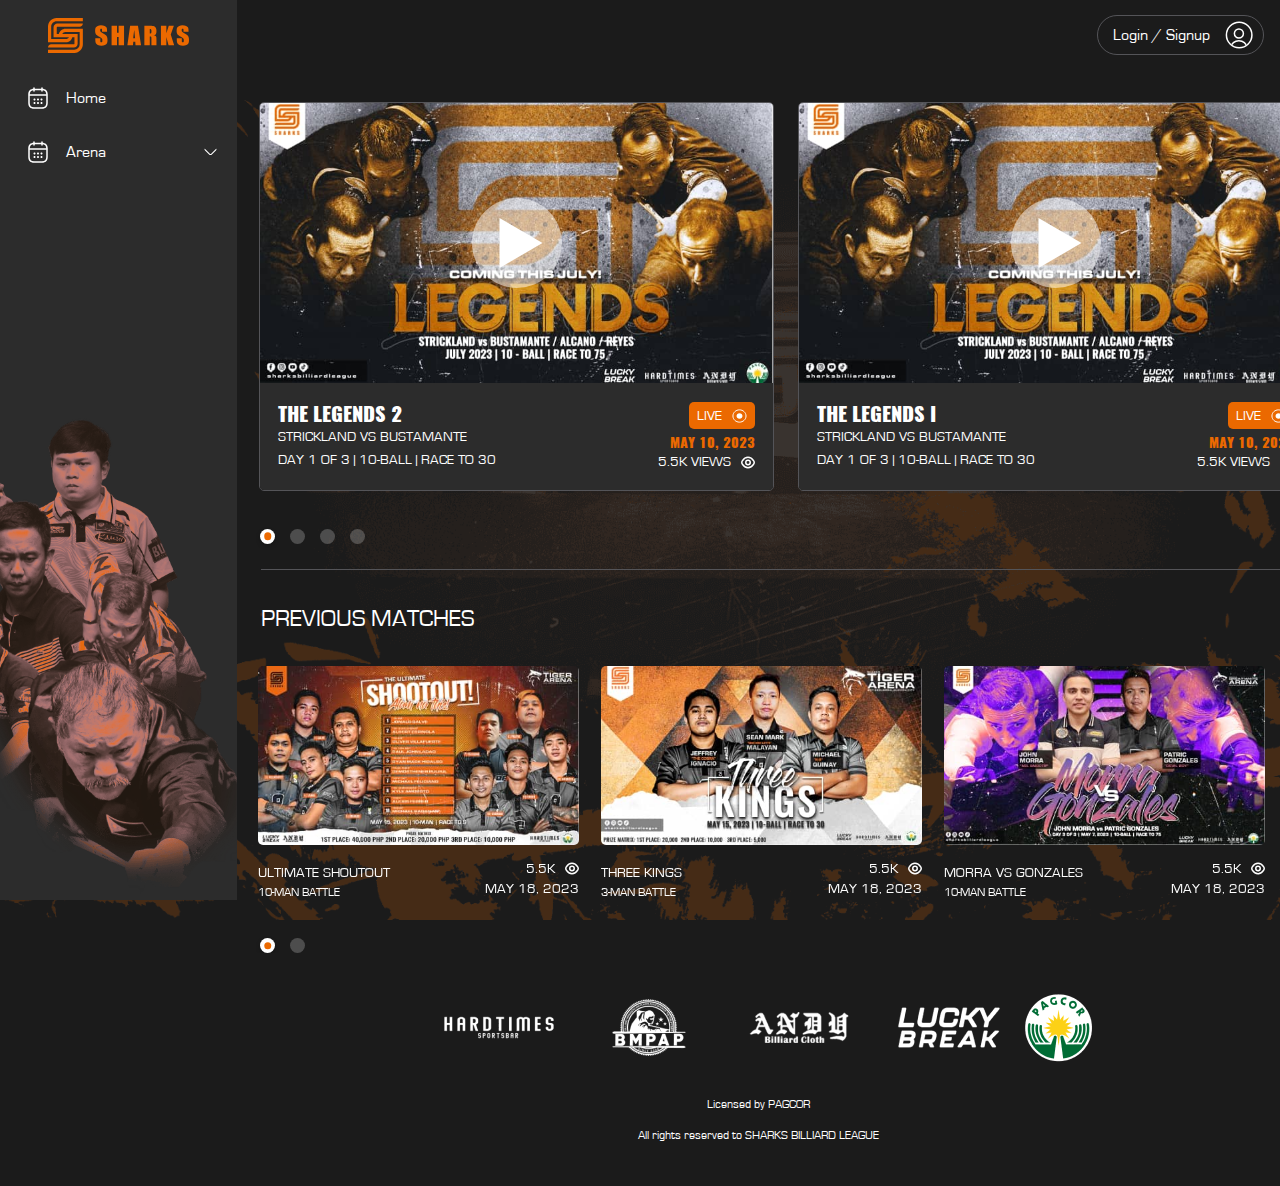
==== commit 70551235: "video livestream" ====
--- a/index.html
+++ b/index.html
@@ -23,326 +23,237 @@
 
   <link rel="stylesheet" href="./css/font.css?v=2">
 </head>
-<body>
+<body class="db-page">
+
+  <aside class="db-sidebar">
+    <a href="/" class="nav-logo">
+      <img src="./assets/logo.svg" alt="Sharks logo">
+    </a>
+    
+    <div class="menu-list">
+      <ul>
+        <li><a href="/"><i class="icon icon-calendar"></i> Home</a></li>
+        <li class="dropdown">
+          <span><i class="icon icon-calendar"></i> Arena</span>
+          <ul class="submenu">
+            <li><a href="/video-page.html">Arena 1</a></li>
+            <li><a href="/video-page.html">Arena 2</a></li>
+            <li><a href="/video-page.html">Arena 3</a></li>
+            <li><a href="/video-page.html">Arena 4</a></li>
+          </ul>
+        </li>
+        <!-- <li><a href="#"><i class="icon icon-calendar"></i> Videos</a></li>
+        <li><a href="#"><i class="icon icon-calendar"></i> News</a></li> -->
+      </ul>
+    </div>
+  </aside>
   
-  <header class="hero-banner auto_height" id="hero-banner">
-    <div class="top-bar-wrap align-middle">
+  <div class="main-content">
+    <header class="db-top-menu">
+      <div class="btn-login">
+        <a href="/signin.html">Login / Signup <i class="icon icon-user"></i></a>
+      </div>
+    </header>
+
+    <span class="pagingInfo"></span>
+    
+    <section class="arenas-livestream-wrap db-slider">
+      <div class="arenas-livestream-list list-render">
+
+        <div class="livestream-item">
+          <div class="livestream-card">
+            <a href="/video-page.html" class="livestream-thumbnail">
+              <img src="./assets/db-assets/preview-img.jpg" alt="Livestream thumbnail">
+              <span class="icon-play"></span>
+            </a>
+            <div class="livestream-details card-details">
+              <div class="left-desc">
+                <h5>The legends 2</h5>
+                <p>Strickland vs Bustamante</p>
+                <p>Day 1 of 3 | 10-Ball | Race to 30</p>
+              </div>
+
+              <div class="right-desc">
+                <div class="live-badge">Live <i class="icon icon-circle"></i></div>
+                <div class="date">May 10, 2023</div>
+                <div class="views">5.5k views <i class="icon icon-eye"></i></div>
+              </div>
+            </div>
+          </div>
+        </div>
+
+        <div class="livestream-item">
+          <div class="livestream-card">
+            <a href="/video-page.html" class="livestream-thumbnail">
+              <img src="./assets/db-assets/preview-img.jpg" alt="Livestream thumbnail">
+              <span class="icon-play"></span>
+            </a>
+            <div class="livestream-details card-details">
+              <div class="left-desc">
+                <h5>The legends I</h5>
+                <p>Strickland vs Bustamante</p>
+                <p>Day 1 of 3 | 10-Ball | Race to 30</p>
+              </div>
+
+              <div class="right-desc">
+                <div class="live-badge">Live <i class="icon icon-circle"></i></div>
+                <div class="date">May 10, 2023</div>
+                <div class="views">5.5k views <i class="icon icon-eye"></i></div>
+              </div>
+            </div>
+          </div>
+        </div>
+
+        <div class="livestream-item">
+          <div class="livestream-card">
+            <a href="/video-page.html" class="livestream-thumbnail">
+              <img src="./assets/db-assets/preview-img.jpg" alt="Livestream thumbnail">
+              <span class="icon-play"></span>
+            </a>
+            <div class="livestream-details card-details">
+              <div class="left-desc">
+                <h5>The legends I</h5>
+                <p>Strickland vs Bustamante</p>
+                <p>Day 1 of 3 | 10-Ball | Race to 30</p>
+              </div>
+
+              <div class="right-desc">
+                <div class="live-badge">Live <i class="icon icon-circle"></i></div>
+                <div class="date">May 10, 2023</div>
+                <div class="views">5.5k views <i class="icon icon-eye"></i></div>
+              </div>
+            </div>
+          </div>
+        </div>
+
+        <div class="livestream-item">
+          <div class="livestream-card">
+            <a href="/video-page.html" class="livestream-thumbnail">
+              <img src="./assets/db-assets/preview-img.jpg" alt="Livestream thumbnail">
+              <span class="icon-play"></span>
+            </a>
+            <div class="livestream-details card-details">
+              <div class="left-desc">
+                <h5>The legends I</h5>
+                <p>Strickland vs Bustamante</p>
+                <p>Day 1 of 3 | 10-Ball | Race to 30</p>
+              </div>
+
+              <div class="right-desc">
+                <div class="live-badge">Live <i class="icon icon-circle"></i></div>
+                <div class="date">May 10, 2023</div>
+                <div class="views">5.5k views <i class="icon icon-eye"></i></div>
+              </div>
+            </div>
+          </div>
+        </div>
+
+      </div>
+    </section>
+
+    <section class="previous-matches-wrap db-slider">
+      <H4>PREVIOUS MATCHES</H4>
+      <div class="previous-matches-list previous-matches-slider">
+
+        <a href="/video-page.html" class="previous-match-item">
+          <div class="previous-match-card">
+            <div class="previous-match-thumbnail">
+              <img src="./assets/db-assets/sld1.jpg" alt="Previous match thumbnail">
+            </div>
+            <div class="previous-match-details card-details">
+              <div class="left-desc">
+                <p>Ultimate shoutout</p>
+                <span class="small">10-Man Battle</span>
+              </div>
+
+              <div class="right-desc">
+                <div class="views">5.5k <i class="icon icon-eye"></i></div>
+                <p>May 18, 2023</p>
+              </div>
+            </div>
+          </div>
+        </a>
+
+        <a href="/video-page.html" class="previous-match-item">
+          <div class="previous-match-card">
+            <div class="previous-match-thumbnail">
+              <img src="./assets/db-assets/sld2.jpg" alt="Previous match thumbnail">
+            </div>
+            <div class="previous-match-details card-details">
+              <div class="left-desc">
+                <p>THREE KINGS</p>
+                <span class="small">3-Man Battle</span>
+              </div>
+
+              <div class="right-desc">
+                <div class="views">5.5k <i class="icon icon-eye"></i></div>
+                <p>May 18, 2023</p>
+              </div>
+            </div>
+          </div>
+        </a>
+
+        <a href="/video-page.html" class="previous-match-item">
+          <div class="previous-match-card">
+            <div class="previous-match-thumbnail">
+              <img src="./assets/db-assets/sld3.jpg" alt="Previous match thumbnail">
+            </div>
+            <div class="previous-match-details card-details">
+              <div class="left-desc">
+                <p>Morra vs Gonzales</p>
+                <span class="small">10-Man Battle</span>
+              </div>
+
+              <div class="right-desc">
+                <div class="views">5.5k <i class="icon icon-eye"></i></div>
+                <p>May 18, 2023</p>
+              </div>
+            </div>
+          </div>
+        </a>
+
+        <a href="/video-page.html" class="previous-match-item">
+          <div class="previous-match-card">
+            <div class="previous-match-thumbnail">
+              <img src="./assets/db-assets/sld4.jpg" alt="Previous match thumbnail">
+            </div>
+            <div class="previous-match-details card-details">
+              <div class="left-desc">
+                <p>TOP GUNS</p>
+                <span class="small">3-Man Battle</span>
+              </div>
+
+              <div class="right-desc">
+                <div class="views">5.5k <i class="icon icon-eye"></i></div>
+                <p>May 18, 2023</p>
+              </div>
+            </div>
+          </div>
+        </a>
+
+      </div>
+    </section>
+
+    <footer id="footer">
       <div class="container">
-        <a href="/" class="nav-logo">
-          <img src="./assets/logo.svg" alt="Sharsk logo">
-        </a>
-
-        <div class="toggle-mobile-menu"></div>
-    
-        <div class="nav-links">
-          <ul>
-            <li><a href="#hero-banner">Home</a></li>
-            <li><a href="#events">Events</a></li>
-            <li><a href="#newsletter">Subscribe to newsletter</a></li>
-          </ul>
-        </div>
-      </div>
+        <ul class="partners-logo">
+          <li><img src="./assets/logo-hardtimes.png" alt="Hardtimes sportsbar"></li>
+          <li><img src="./assets/logo-bmpap.png" alt="BMPAP"></li>
+          <li><img src="./assets/logo-andy.png" alt="Andy billiard cloth"></li>
+          <li><img src="./assets/logo-lucky-break.png" alt="Lucky break"></li>
+          <li><img src="./assets/logo-pagcor.png" alt="Pagcor"></li>
+        </ul>
+  
+        <div class="copyright">
+          <p>Licensed by PAGCOR</p>
+          <p>All rights reserved to SHARKS BILLIARD LEAGUE</p>
+        </div>
+      </div>
+    </footer>
+  
+    <div id="stop" class="scrollTop">
+      <span><a href="">Top</a></span>
     </div>
-
-    <div class="container">
-      <div class="countdown-event">
-        <h4>Countdown to live</h4>
-
-        <div id="countdown">
-          <ul>
-            <li><div id="days">00</div><span>Days</span></li>
-            <li><div id="hours">00</div><span>Hours</span></li>
-            <li><div id="minutes">00</div><span>Minutes</span></li>
-            <li><div id="seconds">00</div><span>Seconds</span></li>
-          </ul>
-        </div>
-        <div id="content" class="emoji"></div>
-      </div>
-    </div>
-  </header>
-
-  <section class="section-upcoming-events" id="events">
-    <div class="upcoming-events-headline">
-      <div class="container">
-        <h4>Upcoming Events</h4>
-        <h2>2023</h2>
-      </div>
-    </div>
-
-    <div class="events-slider-wrap">
-
-      <div class="events-slider-list">
-        
-        <div class="events-slider-item">
-          <div class="events-slider-details">
-            <div class="events-card-show">
-              <div class="event-img">
-                <img src="./assets/slider/sld-1.jpg" alt="Event image">
-              </div>
-  
-              <div class="event-title">
-                <h4>SHARSK MASTERS CUP: 10-BALL OPEN</h4>
-              </div>
-            </div>
-
-            <div class="events-card-hide">
-              <div class="event-img">
-                <img src="./assets/slider/sld-1.jpg" alt="Event image">
-              </div>
-  
-              <div class="event-title">
-                <div class="event-desc">
-                  <h4>SHARSK MASTERS CUP: 10-BALL OPEN</h4>
-                </div>
-                <div class="date">
-                  <h2 class="month">May</h2> 
-                  <h4 class="year">2023</h4>
-                </div>
-              </div>
-            </div>
-          </div>
-        </div>
-
-        <div class="events-slider-item">
-          <div class="events-slider-details">
-            <div class="events-card-show">
-              <div class="event-img">
-                <img src="./assets/slider/sld-2.jpg" alt="Event image">
-              </div>
-  
-              <div class="event-title">
-                <h4>FIREPOWER</h4>
-              </div>
-            </div>
-
-            <div class="events-card-hide">
-              <div class="event-img">
-                <img src="./assets/slider/sld-2.jpg" alt="Event image">
-              </div>
-  
-              <div class="event-title">
-                <div class="event-desc">
-                  <h4>FIREPOWER</h4>
-                  <p>Rodney Morris vs Django Bustamante, Warren Kiamco and Ronnie Alcano</p>
-                </div>
-                <div class="date">
-                  <h2 class="month">May</h2> 
-                  <h4 class="year">2023</h4>
-                </div>
-              </div>
-            </div>
-          </div>
-        </div>
-
-        <div class="events-slider-item">
-          <div class="events-slider-details">
-            <div class="events-card-show">
-              <div class="event-img">
-                <img src="./assets/slider/sld-3.jpg" alt="Event image">
-              </div>
-  
-              <div class="event-title">
-                <h4>WORLDS NUMBER 1</h4>
-              </div>
-            </div>
-
-            <div class="events-card-hide">
-              <div class="event-img">
-                <img src="./assets/slider/sld-3.jpg" alt="Event image">
-              </div>
-  
-              <div class="event-title">
-                <div class="event-desc">
-                  <h4>WORLDS NUMBER 1</h4>
-                  <p>Francisco Ruiz Sanchez vs Ronnie Alcano and Anton Raga</p>
-                </div>
-                <div class="date">
-                  <h2 class="month">Jun</h2> 
-                  <h4 class="year">2023</h4>
-                </div>
-              </div>
-            </div>
-          </div>
-        </div>
-
-        <div class="events-slider-item">
-          <div class="events-slider-details">
-            <div class="events-card-show">
-              <div class="event-img">
-                <img src="./assets/slider/sld-4.jpg" alt="Event image">
-              </div>
-  
-              <div class="event-title">
-                <h4>SPECTRAL FURY</h4>
-              </div>
-            </div>
-
-            <div class="events-card-hide">
-              <div class="event-img">
-                <img src="./assets/slider/sld-4.jpg" alt="Event image">
-              </div>
-  
-              <div class="event-title">
-                <div class="event-desc">
-                  <h4>SPECTRAL FURY</h4>
-                  <p>Fedor Gorst vs Baseth Mocaibat, Jerico Bañares and Dennis Orcollo</p>
-                </div>
-                <div class="date">
-                  <h2 class="month">Jun</h2> 
-                  <h4 class="year">2023</h4>
-                </div>
-              </div>
-            </div>
-          </div>
-        </div>
-
-        <div class="events-slider-item">
-          <div class="events-slider-details">
-            <div class="events-card-show">
-              <div class="event-img">
-                <img src="./assets/slider/sld-5.jpg" alt="Event image">
-              </div>
-  
-              <div class="event-title">
-                <h4>SHARKS MASTERS CUP: 8-BALL OPEN</h4>
-              </div>
-            </div>
-
-            <div class="events-card-hide">
-              <div class="event-img">
-                <img src="./assets/slider/sld-5.jpg" alt="Event image">
-              </div>
-  
-              <div class="event-title">
-                <div class="event-desc">
-                  <h4>SHARKS MASTERS CUP: 8-BALL OPEN</h4>
-                </div>
-                <div class="date">
-                  <h2 class="month">Jun</h2> 
-                  <h4 class="year">2023</h4>
-                </div>
-              </div>
-            </div>
-          </div>
-        </div>
-
-        <div class="events-slider-item">
-          <div class="events-slider-details">
-            <div class="events-card-show">
-              <div class="event-img">
-                <img src="./assets/slider/sld-6.jpg" alt="Event image">
-              </div>
-  
-              <div class="event-title">
-                <h4>Legends</h4>
-              </div>
-            </div>
-
-            <div class="events-card-hide">
-              <div class="event-img">
-                <img src="./assets/slider/sld-6.jpg" alt="Event image">
-              </div>
-  
-              <div class="event-title">
-                <div class="event-desc">
-                  <h4>Legends</h4>
-                  <p>Earl Strickland vs Django Bustamante, Ronnie Alcano and Warren Kiamco</p>
-                </div>
-                <div class="date">
-                  <h2 class="month">Jul</h2> 
-                  <h4 class="year">2023</h4>
-                </div>
-              </div>
-            </div>
-          </div>
-        </div>
-
-        <div class="events-slider-item">
-          <div class="events-slider-details">
-            <div class="events-card-show">
-              <div class="event-img">
-                <img src="./assets/slider/sld-7.jpg" alt="Event image">
-              </div>
-  
-              <div class="event-title">
-                <h4>NATIONAL DOUBLES</h4>
-              </div>
-            </div>
-
-            <div class="events-card-hide">
-              <div class="event-img">
-                <img src="./assets/slider/sld-7.jpg" alt="Event image">
-              </div>
-  
-              <div class="event-title">
-                <div class="event-desc">
-                  <h4>NATIONAL DOUBLES</h4>
-                  <p>2vs2 Tournament with a guaranteed prize of 1.5 million pesos.</p>
-                </div>
-                <div class="date">
-                  <h2 class="month">Jul</h2> 
-                  <h4 class="year">2023</h4>
-                </div>
-              </div>
-            </div>
-          </div>
-        </div>
-
-      </div>
-    </div>
-  </section>
-
-  <section class="section-newsletter" id="newsletter">
-    <div class="container">
-      <div class="newsletter-form-wrap">
-        <div class="newsletter-details">
-          <h4>Subscribe to our</h4>
-          <h2>Newsletter</h2>
-          
-          <div class="form-group">
-            <form>
-              <input type="email" name="email" id="email" placeholder="Enter your email address">
-              <button type="submit" id="btn-subscribe" class="arrow-circle">Subscribe</button>
-            </form>
-          </div>
-          <div id="msg"></div>
-
-          
-          <div class="social-media-icon">
-            <h5>Follow us on:</h5>
-            <ul>
-              <li><a href="https://www.facebook.com/sharksbilliardleague/" target="_blank"><img src="./assets/icon-fb.svg" alt="Facebook"></a></li>
-              <li><a href="https://www.youtube.com/@sharksbilliardleague" target="_blank"><img src="./assets/icon-yt.svg" alt="Youtube"></a></li>
-            </ul>
-          </div>
-        </div>
-      </div>
-
-      <div class="newsletter-img">
-        <img src="./assets/players.png" alt="Players">
-      </div>
-    </div>
-  </section>
-
-  <footer id="footer">
-    <div class="container">
-      <ul class="partners-logo">
-        <li><img src="./assets/logo-hardtimes.png" alt="Hardtimes sportsbar"></li>
-        <li><img src="./assets/logo-bmpap.png" alt="BMPAP"></li>
-        <li><img src="./assets/logo-andy.png" alt="Andy billiard cloth"></li>
-        <li><img src="./assets/logo-lucky-break.png" alt="Lucky break"></li>
-        <li><img src="./assets/logo-pagcor.png" alt="Pagcor"></li>
-      </ul>
-
-      <div class="copyright">
-        <p>Licensed by PAGCOR</p>
-        <p>All rights reserved to SHARKS BILLIARD LEAGUE</p>
-      </div>
-    </div>
-  </footer>
-
-  <div id="stop" class="scrollTop">
-    <span><a href="">Top</a></span>
   </div>
 
   <script src="./js/jquery.min.js"></script>
--- a/css/main.css
+++ b/css/main.css
@@ -1 +1 @@
-*{box-sizing:border-box}body{background-color:#fff;color:#1B1B1B;font-family:'Open Sans'}.container{display:flex;flex-direction:column;width:100%;padding-right:15px;padding-left:15px;margin-right:auto;margin-left:auto;max-width:1140px}img{display:block;max-width:100%}h2{font-family:'Eurostile-Extended-Black';font-size:3.375rem}h4{font-family:'Eurostile-Extended-Regular';font-size:1.5rem;text-transform:uppercase;line-height:1.325em}.text-center{text-align:center}p{font-size:1rem;line-height:1.3rem}header.hero-banner{position:relative;height:100vh;background-color:#1B1B1B;color:#fff;background-image:url("../assets/header.jpg");background-position:center;background-size:cover;background-repeat:no-repeat;display:flex;align-items:center;justify-content:center}header.hero-banner::before,header.hero-banner::after{position:absolute;display:block;content:"";background-color:#1B1B1B;width:100%;top:100%;left:0;height:57px}header.hero-banner::after{height:114px;border-radius:50%;bottom:-114px}header .top-bar-wrap{position:absolute;width:100%;top:0;left:0}header .top-bar-wrap .container{flex-direction:column;align-items:center;text-align:center}header .nav-logo{margin-top:34px}header .nav-logo img{max-width:183px}header .toggle-mobile-menu{display:none}header .nav-links ul{font-family:'Eurostile-Regular';display:flex;flex-direction:row;margin-top:13px}header .nav-links ul li a{display:block;color:#FFFFFF;text-transform:uppercase;text-decoration:none;font-size:1rem;padding:14px 20px;-webkit-transition:all ease-in-out 180ms;-moz-transition:all ease-in-out 180ms;-ms-transition:all ease-in-out 180ms;-o-transition:all ease-in-out 180ms;transition:all ease-in-out 180ms}header .nav-links ul li a:hover{color:#EB6900}header .countdown-event{text-align:center;margin:auto;padding:1rem 0;text-transform:uppercase}header .countdown-event #countdown{padding-top:.45rem}header .countdown-event ul{display:flex;align-items:center;justify-content:center}header .countdown-event ul li{position:relative}header .countdown-event ul li:last-child div::after{display:none}header .countdown-event ul li div{font-family:"Eurostile-Extended-Black";font-size:3.375rem;position:relative;display:flex;padding:0 0.75rem}header .countdown-event ul li div::after{position:absolute;display:block;content:":";top:-5px;right:-11px}header .countdown-event ul li span{display:block;font-family:'Eurostile-Extended-Regular';font-size:14px;text-transform:lowercase}.section-upcoming-events{padding-top:12.5rem;padding-bottom:10rem;text-align:center;background-image:url("../assets/splash-bg.jpg");background-position:bottom center;background-size:cover;background-repeat:no-repeat}.upcoming-events-headline{max-width:650px;margin:auto}.upcoming-events-headline h2{margin-bottom:1rem}.events-slider-wrap{margin-top:2.5rem}.events-slider-list{display:none}.events-slider-list.slick-initialized{display:block}.events-slider-details{height:435px;width:100%;margin:auto;background-color:#fff;border:1px solid #EB6900;border-radius:4px;position:relative;overflow:hidden}.events-slider-details .event-img{position:relative;overflow:hidden;min-height:315px}.events-slider-details .event-img img{object-fit:cover;width:100%;height:315px}.events-slider-details .event-title{height:100%;display:flex;align-items:center;justify-content:center}.events-slider-details .event-title h4{padding:0.85rem;font-family:"Oswald-Heavy"}.events-slider-details .event-title .event-desc{text-align:left;padding-right:.75rem}.events-slider-details .event-title .event-desc h4{padding:0;margin-bottom:0.25rem}.events-slider-details .event-title .event-desc p{overflow:hidden;width:100%;display:-webkit-box;-webkit-line-clamp:2;-webkit-box-orient:vertical}.events-slider-details .events-card-show{width:100%;height:100%;display:flex;flex-direction:column}.events-slider-details .events-card-show .event-title{transition-delay:200ms;opacity:1}.events-slider-details .events-card-hide{position:absolute;top:0;left:0;opacity:0;visibility:hidden;background-color:#EB6900}.events-slider-details .events-card-hide .event-title{justify-content:space-between;transition-delay:200ms;opacity:0;height:120px;padding:0 1.35rem}.events-slider-details .events-card-hide .event-title h4{color:#fff}.events-slider-details .events-card-hide .date{display:block;position:relative;min-width:113px;max-height:94px;border-radius:3px;border:1px solid #ffffff;color:#fff;padding-top:0.2rem}.events-slider-details .events-card-hide .date .month{font-family:'Oswald-Heavy';text-transform:uppercase}.events-slider-details .events-card-hide .date .year{padding:0;font-family:'Eurostile-Extended-Black'}.mt-1{margin-top:1rem}.mt-2{margin-top:2rem}.mb-1{margin-bottom:1rem}.mb-2{margin-bottom:2rem}.slick-slide{width:300px;padding:0 15px;transition:200ms cubic-bezier(0.65, 0.05, 0.36, 1)}.slick-slide:hover{border-color:#fff;filter:drop-shadow(0px 5px 20px rgba(0,0,0,0.25));width:630px}.slick-slide:hover .events-card-show{position:absolute;top:0;left:0;opacity:0;visibility:hidden}.slick-slide:hover .events-card-show .event-title{transition-delay:200ms;opacity:0}.slick-slide:hover .events-card-hide{opacity:1;visibility:visible}.slick-slide:hover .events-card-hide .event-title{opacity:1}.slick-dots{display:flex;align-items:center;justify-content:center;gap:15px;margin-top:2.5rem}.slick-dots button{outline:none;overflow:hidden;font-size:0;width:15px;height:15px;border-radius:50%;border:1px solid rgba(172,173,188,0.6);background-color:transparent;cursor:pointer;-webkit-transition:all ease-in-out 180ms;-moz-transition:all ease-in-out 180ms;-ms-transition:all ease-in-out 180ms;-o-transition:all ease-in-out 180ms;transition:all ease-in-out 180ms}.slick-dots button:hover{background-color:#1B1B1B;border-color:#1B1B1B}.slick-dots .slick-active button{width:50px;box-shadow:0px 2px 4px rgba(0,0,0,0.25);border-radius:15px;background-color:#1B1B1B}.section-newsletter{background-color:#EB6900;color:#fff;position:relative;padding-top:1rem}.section-newsletter::before{position:absolute;display:block;content:"";top:-2px;left:0;width:100%;background-color:#EB6900;height:4px}.section-newsletter h5{font-family:'Eurostile-Extended-Regular';text-transform:uppercase}.section-newsletter .container{flex-direction:row}.section-newsletter .newsletter-form-wrap{display:flex;align-items:center}.section-newsletter .newsletter-details h2{margin-bottom:.35rem}.section-newsletter .social-media-icon{margin-top:1.5rem}.section-newsletter .social-media-icon ul{display:flex;align-items:center;gap:16px;margin-top:.75rem}.section-newsletter .social-media-icon ul a{-webkit-transition:all ease-in-out 180ms;-moz-transition:all ease-in-out 180ms;-ms-transition:all ease-in-out 180ms;-o-transition:all ease-in-out 180ms;transition:all ease-in-out 180ms;display:block}.section-newsletter .social-media-icon ul a:hover{opacity:0.7}.form-group{margin-top:1rem;position:relative;display:flex;max-width:420px}.form-group form{width:100%}.form-group input{padding:0 0.875rem;outline:none;font-family:'Oswald';width:100%;height:45px;background-color:#FFFFFF;border:1px solid #FFFFFF;box-shadow:0px 4px 4px rgba(0,0,0,0.25);border-radius:50px;font-size:16px;text-transform:uppercase;color:#1B1B1B}.form-group .arrow-circle{position:absolute;right:9px;top:8px;outline:none;border:none;width:29px;height:29px;font-size:0;border-radius:50%;background-image:url("../assets/icon-circle-arrow.svg");background-position:center;background-size:cover;background-repeat:no-repeat;cursor:pointer}.form-group .arrow-circle:disabled{background-image:url("../assets/icon-circle-arrow-disabled.svg")}footer{padding:2.5rem 0;color:#fff;background-color:#1B1B1B;text-align:center}footer .partners-logo{position:relative;display:flex;align-items:center;justify-content:center}footer .copyright{margin-top:2rem;display:flex;flex-direction:column;gap:10px}footer .copyright p{font-size:12px}.scrollTop{position:fixed;right:20px;bottom:20px;background-color:#fff;border-radius:50%;opacity:0;-webkit-transition:all 0.4s ease-in-out 0s;-moz-transition:all 0.4s ease-in-out 0s;-ms-transition:all 0.4s ease-in-out 0s;-o-transition:all 0.4s ease-in-out 0s;transition:all 0.4s ease-in-out 0s;width:38px;height:38px;cursor:pointer;background-image:url("../assets/icon-scroll-top.svg");background-position:center;background-size:cover;background-repeat:no-repeat;font-size:0}span.msg{color:#fff;padding-top:10px;display:block;padding-left:5px}.db-page{background-color:#1B1B1B;color:#fff;font-family:'Eurostile-Regular';background-image:url("../assets/db-assets/dbbg.png");background-position:center;background-attachment:fixed;background-size:cover;background-repeat:no-repeat}.db-page h5{font-family:'Oswald-Heavy';font-size:20px;text-transform:uppercase;line-height:1.25em}.db-page h4{font-family:'Eurostile-Regular'}.db-sidebar{position:fixed;padding:18px 0;overflow-y:auto;background-color:#2C2C2C;display:flex;flex-direction:column;left:0;height:100%;width:237px;z-index:10}.db-sidebar .nav-logo{max-width:142px;margin-right:auto;margin-left:auto;margin-bottom:18px}.db-sidebar ul li .icon{margin-right:18px}.db-sidebar ul li a,.db-sidebar ul li span{height:54px;display:flex;align-items:center;text-decoration:none;color:#fff;padding-left:28px;position:relative;cursor:pointer}.db-sidebar ul li a::after,.db-sidebar ul li span::after{-webkit-transition:all ease-in-out 180ms;-moz-transition:all ease-in-out 180ms;-ms-transition:all ease-in-out 180ms;-o-transition:all ease-in-out 180ms;transition:all ease-in-out 180ms;position:absolute;display:block;height:80%;width:4px;top:50%;transform:translateY(-50%);content:"";left:-4px;background-color:#EB6900}.db-sidebar ul li a:hover::after,.db-sidebar ul li span:hover::after{left:0}.db-sidebar ul li span::before{position:absolute;display:block;content:"";right:20px;width:13px;height:8px;cursor:pointer;background-image:url("../assets/db-assets/icon-arrow.svg");background-position:center;background-size:contain;background-repeat:no-repeat;-webkit-transition:all ease-in-out 180ms;-moz-transition:all ease-in-out 180ms;-ms-transition:all ease-in-out 180ms;-o-transition:all ease-in-out 180ms;transition:all ease-in-out 180ms}.db-sidebar ul li li{text-transform:uppercase}.db-sidebar ul li li a{padding-left:65px;background-color:#EB6900}.db-sidebar ul li li a::after{background-color:#fff}.db-sidebar ul li.active span::before{transform:rotateZ(-180deg)}.db-sidebar::after{position:absolute;height:482px;content:"";width:100%;background-image:url("../assets/db-assets/sidebar-bg.png");background-position:center;background-size:cover;background-repeat:no-repeat;left:0;bottom:0;z-index:-1}.list-render{display:flex;white-space:nowrap;overflow-x:hidden}.main-content{display:flex;flex-direction:column;padding-left:237px;height:100%;padding-top:102px}.icon{position:relative;display:inline-block;width:20px;height:22px;background-size:cover;background-repeat:no-repeat;background-position:center}.icon.icon-calendar{background-image:url("../assets/db-assets/icon-calendar.svg")}.icon.icon-eye{background-image:url("../assets/db-assets/icon-eye.svg");width:14px;height:13px}.icon.icon-circle{background-image:url("../assets/db-assets/icon-circle.svg");width:14.17px;height:14.17px}.icon.icon-user{background-image:url("../assets/db-assets/icon-user.svg");width:28px;height:28px}.arenas-livestream-wrap{padding-left:10px}.db-slider .slick-dots{justify-content:start;padding-left:13px;margin-top:32px}.db-slider .slick-dots button{border:none;background-color:rgba(255,255,255,0.22)}.db-slider .slick-dots .slick-active button{width:15px;background-color:#fff;position:relative;border:none}.db-slider .slick-dots .slick-active button::after{position:absolute;display:block;content:"";width:50%;height:50%;border-radius:100%;top:50%;left:50%;transform:translate(-50%, -50%);background-color:#EB6900}.arenas-livestream-list .livestream-item{width:100%;max-width:539px;padding:0 12px}.arenas-livestream-list .livestream-card{border:1px solid #545458;border-radius:5px;overflow:hidden;position:relative}.arenas-livestream-list .livestream-thumbnail{display:block;position:relative;height:280px;width:100%}.arenas-livestream-list .livestream-thumbnail img{object-fit:cover;object-position:center;width:100%;height:100%;-webkit-transition:all ease-in-out 180ms;-moz-transition:all ease-in-out 180ms;-ms-transition:all ease-in-out 180ms;-o-transition:all ease-in-out 180ms;transition:all ease-in-out 180ms}.arenas-livestream-list .livestream-thumbnail .icon-play{position:absolute;top:50%;left:50%;transform:translate(-50%, -50%);width:90px;height:90px;border-radius:100%;background:rgba(255,255,255,0.5)}.arenas-livestream-list .livestream-thumbnail .icon-play::before{position:absolute;display:block;content:"";top:50%;left:55%;transform:translate(-50%, -50%);width:0;height:0;border-top:25px solid transparent;border-left:43px solid #fff;border-bottom:25px solid transparent}.arenas-livestream-list .livestream-thumbnail:hover img{transform:scale(1.07)}.previous-matches-wrap{overflow:hidden;position:relative;margin-top:25px;padding:35px 0 0 10px;padding-left:10px}.previous-matches-wrap::before{position:absolute;content:"";top:0;width:100%;height:1px;background-color:#545458;left:24px}.previous-matches-wrap h4{padding-left:14px}.previous-matches-list{margin-top:30px}.previous-matches-list .previous-match-item{width:100%;max-width:343px;padding:0 11px}.previous-matches-list .previous-match-item *{text-decoration:none;color:#fff}.previous-matches-list .previous-match-item:hover img{transform:scale(1.025)}.previous-matches-list .previous-match-card{overflow:hidden;position:relative}.previous-matches-list .previous-match-thumbnail{display:block;position:relative;height:179px;width:100%;overflow:hidden}.previous-matches-list .previous-match-thumbnail img{object-fit:cover;border-radius:5px;object-position:center;width:100%;height:100%;-webkit-transition:all ease-in-out 180ms;-moz-transition:all ease-in-out 180ms;-ms-transition:all ease-in-out 180ms;-o-transition:all ease-in-out 180ms;transition:all ease-in-out 180ms}.previous-matches-list .previous-match-details{padding:15px 0 0 0;background-color:transparent}.card-details{padding:18px;display:flex;justify-content:space-between;font-size:14px;align-items:center;text-transform:uppercase;background-color:#2C2C2C}.card-details p{font-size:14px;text-transform:uppercase;line-height:1.45rem}.card-details span.small{font-size:12px}.card-details .right-desc{text-align:right;line-height:18px}.card-details .views{display:flex;align-items:center;justify-content:right}.card-details .views .icon-eye{margin-left:10px}.card-details .date{font-family:'Oswald-Heavy';color:#EB6900;line-height:1.35em}.live-badge{display:inline-flex;justify-content:center;align-items:center;width:66px;height:27px;background:#EB6900;border-radius:5px;position:relative;line-height:1em;text-transform:uppercase;margin-bottom:5px}.live-badge .icon{margin-left:10px}.db-top-menu{height:70px;display:flex;align-items:center;justify-content:flex-end;padding:0 1rem;position:fixed;z-index:9;width:100%;top:0;left:0;background-color:#1B1B1B}.btn-login a{display:flex;flex-direction:row;align-items:center;position:relative;height:40px;border:1px solid #545458;border-radius:50px;text-decoration:none;color:#fff;padding:0 10px 0 15px;-webkit-transition:all ease-in-out 180ms;-moz-transition:all ease-in-out 180ms;-ms-transition:all ease-in-out 180ms;-o-transition:all ease-in-out 180ms;transition:all ease-in-out 180ms}.btn-login a:hover{background-color:rgba(255,255,255,0.1)}.btn-login .icon{margin-left:15px}.db-login-page{background-color:#1B1B1B;color:#fff;font-family:'Eurostile-Regular';background-image:url("../assets/header.jpg");background-position:center;background-attachment:fixed;background-size:cover;background-repeat:no-repeat}.db-login-page h5{font-family:'Oswald-Heavy';font-size:20px;text-transform:uppercase}.db-login-page h4{font-family:'Eurostile-Regular'}.section-signin-wrap{width:100%;min-height:100vh;display:flex;flex-wrap:wrap;justify-content:center;align-items:center;padding:15px;flex-direction:column}.section-signin-wrap .nav-logo{display:block;margin-bottom:20px}.wrap-login{width:100%;max-width:365px;background:rgba(44,44,44,0.7);border-radius:5px;overflow:hidden;padding:40px 30px}.wrap-login h2{font-family:'Oswald-Heavy';font-size:31px;line-height:1.15em;text-align:center}.wrap-login a{color:#10B5C8}.wrap-login form{display:flex;flex-direction:column;justify-content:center}.form-float-label{position:relative;margin-bottom:20px}.form-float-label input{font-family:'Eurostile-Regular';font-size:16px;display:block;width:100%;height:45px;padding:0 17px;background:rgba(172,173,188,0.1);color:#fff;border:1px solid #E3E3E3;border-radius:5px;box-sizing:border-box}.form-float-label input:focus{outline:none}.form-float-label input:focus ~ .floating-label{top:9px;left:13px;font-size:10px}.form-float-label input:not(:placeholder-shown) ~ .floating-label{top:9px;left:13px;font-size:10px;color:#EB6900}.floating-label{font-family:'Eurostile-Regular';font-size:16px;font-weight:normal;position:absolute;pointer-events:none;left:17px;top:50%;transform:translateY(-50%);padding:0 5px;-webkit-transition:0.2s ease all;-moz-transition:0.2s ease all;-ms-transition:0.2s ease all;-o-transition:0.2s ease all;transition:0.2s ease all}.btn{text-transform:uppercase;position:relative;width:100%;height:45px;background:#EB6900;border:1px solid #EB6900;border-radius:5px;outline:none;cursor:pointer;font-family:'Eurostile-Regular';font-size:16px;color:#fff !important;display:flex;align-items:center;justify-content:center;text-decoration:none}.or{display:flex;align-items:center;justify-content:center;position:relative;margin-top:20px}.or::before,.or::after{position:absolute;display:block;content:"";width:44%;height:1px;background-color:#545458;left:0;top:55%;transform:translateY(-50%)}.or::after{left:auto;right:0}.terms-and-conition{font-size:14px;text-align:center;display:block;line-height:1.25em}.uppercase{text-transform:uppercase}.previous-matches-list.previous-matches-tiles{display:grid;grid-template-columns:repeat(3, 1fr);gap:25px}.previous-matches-list.previous-matches-tiles .previous-match-item{max-width:100%}.video-page-livestream .previous-matches-wrap{padding:30px 0 0 10px;margin-top:35px}.video-page-livestream .previous-matches-wrap::before{left:0}.video-page-livestream .previous-matches-wrap h4{padding-left:0}.video-page-livestream .previous-matches-list .previous-match-item{padding:0}.video-playing-wrapper h3{font-size:28px;font-weight:600;line-height:1.35em}.video-playing-wrapper .video-playing-description{background:#1B1B1B;border:1px solid #545458;border-radius:5px;padding:15px;margin-top:1.05rem}.video-playing-wrapper p{margin-bottom:.35rem}.video-playing-wrapper span{font-size:75%}.video-playing-iframe{padding-bottom:56.25%;position:relative;display:block;width:100%}.video-playing-iframe iframe{position:absolute;top:0;left:0;bottom:0;right:0;width:100%;height:100%;border:none}.game-schedule-details{border:1px solid #545458;border-radius:5px;overflow:hidden}.game-schedule-details ul li{text-align:center;border-bottom:1px solid #545458;padding:15px 10px;background-color:#1B1B1B}.game-schedule-details ul li.live-now{background:#452B16}.game-schedule-details ul li:last-child{border-bottom:none}.game-schedule-details ul li .live-badge{margin:.45rem 0}.game-schedule-details ul li h4{font-weight:600;letter-spacing:.065rem}.video-page-container{display:flex;justify-content:space-between;gap:20px;padding:0 20px;margin-bottom:7rem}.video-page-container .video-page-livestream{flex:1;display:flex;flex-direction:column;position:relative}.video-page-container .aside-video-details{max-width:360px;width:100%}.ads-aside{display:block;border:1px solid #545458;filter:drop-shadow(0px 4px 10px rgba(0,0,0,0.25));border-radius:5px;overflow:hidden;margin-top:1.2rem}.ads-aside img{width:100%}.submenu{display:none}
+*{box-sizing:border-box}body{background-color:#fff;color:#1B1B1B;font-family:'Open Sans'}.container{display:flex;flex-direction:column;width:100%;padding-right:15px;padding-left:15px;margin-right:auto;margin-left:auto;max-width:1140px}img{display:block;max-width:100%}h2{font-family:'Eurostile-Extended-Black';font-size:3.375rem}h4{font-family:'Eurostile-Extended-Regular';font-size:1.5rem;text-transform:uppercase;line-height:1.325em}.text-center{text-align:center}p{font-size:1rem;line-height:1.3rem}header.hero-banner{position:relative;height:100vh;background-color:#1B1B1B;color:#fff;background-image:url("../assets/header.jpg");background-position:center;background-size:cover;background-repeat:no-repeat;display:flex;align-items:center;justify-content:center}header.hero-banner::before,header.hero-banner::after{position:absolute;display:block;content:"";background-color:#1B1B1B;width:100%;top:100%;left:0;height:57px}header.hero-banner::after{height:114px;border-radius:50%;bottom:-114px}header .top-bar-wrap{position:absolute;width:100%;top:0;left:0}header .top-bar-wrap .container{flex-direction:column;align-items:center;text-align:center}header .nav-logo{margin-top:34px}header .nav-logo img{max-width:183px}header .toggle-mobile-menu{display:none}header .nav-links ul{font-family:'Eurostile-Regular';display:flex;flex-direction:row;margin-top:13px}header .nav-links ul li a{display:block;color:#FFFFFF;text-transform:uppercase;text-decoration:none;font-size:1rem;padding:14px 20px;-webkit-transition:all ease-in-out 180ms;-moz-transition:all ease-in-out 180ms;-ms-transition:all ease-in-out 180ms;-o-transition:all ease-in-out 180ms;transition:all ease-in-out 180ms}header .nav-links ul li a:hover{color:#EB6900}header .countdown-event{text-align:center;margin:auto;padding:1rem 0;text-transform:uppercase}header .countdown-event #countdown{padding-top:.45rem}header .countdown-event ul{display:flex;align-items:center;justify-content:center}header .countdown-event ul li{position:relative}header .countdown-event ul li:last-child div::after{display:none}header .countdown-event ul li div{font-family:"Eurostile-Extended-Black";font-size:3.375rem;position:relative;display:flex;padding:0 0.75rem}header .countdown-event ul li div::after{position:absolute;display:block;content:":";top:-5px;right:-11px}header .countdown-event ul li span{display:block;font-family:'Eurostile-Extended-Regular';font-size:14px;text-transform:lowercase}.section-upcoming-events{padding-top:12.5rem;padding-bottom:10rem;text-align:center;background-image:url("../assets/splash-bg.jpg");background-position:bottom center;background-size:cover;background-repeat:no-repeat}.upcoming-events-headline{max-width:650px;margin:auto}.upcoming-events-headline h2{margin-bottom:1rem}.events-slider-wrap{margin-top:2.5rem}.events-slider-list{display:none}.events-slider-list.slick-initialized{display:block}.events-slider-details{height:435px;width:100%;margin:auto;background-color:#fff;border:1px solid #EB6900;border-radius:4px;position:relative;overflow:hidden}.events-slider-details .event-img{position:relative;overflow:hidden;min-height:315px}.events-slider-details .event-img img{object-fit:cover;width:100%;height:315px}.events-slider-details .event-title{height:100%;display:flex;align-items:center;justify-content:center}.events-slider-details .event-title h4{padding:0.85rem;font-family:"Oswald-Heavy"}.events-slider-details .event-title .event-desc{text-align:left;padding-right:.75rem}.events-slider-details .event-title .event-desc h4{padding:0;margin-bottom:0.25rem}.events-slider-details .event-title .event-desc p{overflow:hidden;width:100%;display:-webkit-box;-webkit-line-clamp:2;-webkit-box-orient:vertical}.events-slider-details .events-card-show{width:100%;height:100%;display:flex;flex-direction:column}.events-slider-details .events-card-show .event-title{transition-delay:200ms;opacity:1}.events-slider-details .events-card-hide{position:absolute;top:0;left:0;opacity:0;visibility:hidden;background-color:#EB6900}.events-slider-details .events-card-hide .event-title{justify-content:space-between;transition-delay:200ms;opacity:0;height:120px;padding:0 1.35rem}.events-slider-details .events-card-hide .event-title h4{color:#fff}.events-slider-details .events-card-hide .date{display:block;position:relative;min-width:113px;max-height:94px;border-radius:3px;border:1px solid #ffffff;color:#fff;padding-top:0.2rem}.events-slider-details .events-card-hide .date .month{font-family:'Oswald-Heavy';text-transform:uppercase}.events-slider-details .events-card-hide .date .year{padding:0;font-family:'Eurostile-Extended-Black'}.mt-1{margin-top:1rem}.mt-2{margin-top:2rem}.mb-1{margin-bottom:1rem}.mb-2{margin-bottom:2rem}.slick-slide{width:300px;padding:0 15px;transition:200ms cubic-bezier(0.65, 0.05, 0.36, 1)}.slick-slide:hover{border-color:#fff;filter:drop-shadow(0px 5px 20px rgba(0,0,0,0.25));width:630px}.slick-slide:hover .events-card-show{position:absolute;top:0;left:0;opacity:0;visibility:hidden}.slick-slide:hover .events-card-show .event-title{transition-delay:200ms;opacity:0}.slick-slide:hover .events-card-hide{opacity:1;visibility:visible}.slick-slide:hover .events-card-hide .event-title{opacity:1}.slick-dots{display:flex;align-items:center;justify-content:center;gap:15px;margin-top:2.5rem}.slick-dots button{outline:none;overflow:hidden;font-size:0;width:15px;height:15px;border-radius:50%;border:1px solid rgba(172,173,188,0.6);background-color:transparent;cursor:pointer;-webkit-transition:all ease-in-out 180ms;-moz-transition:all ease-in-out 180ms;-ms-transition:all ease-in-out 180ms;-o-transition:all ease-in-out 180ms;transition:all ease-in-out 180ms}.slick-dots button:hover{background-color:#1B1B1B;border-color:#1B1B1B}.slick-dots .slick-active button{width:50px;box-shadow:0px 2px 4px rgba(0,0,0,0.25);border-radius:15px;background-color:#1B1B1B}.section-newsletter{background-color:#EB6900;color:#fff;position:relative;padding-top:1rem}.section-newsletter::before{position:absolute;display:block;content:"";top:-2px;left:0;width:100%;background-color:#EB6900;height:4px}.section-newsletter h5{font-family:'Eurostile-Extended-Regular';text-transform:uppercase}.section-newsletter .container{flex-direction:row}.section-newsletter .newsletter-form-wrap{display:flex;align-items:center}.section-newsletter .newsletter-details h2{margin-bottom:.35rem}.section-newsletter .social-media-icon{margin-top:1.5rem}.section-newsletter .social-media-icon ul{display:flex;align-items:center;gap:16px;margin-top:.75rem}.section-newsletter .social-media-icon ul a{-webkit-transition:all ease-in-out 180ms;-moz-transition:all ease-in-out 180ms;-ms-transition:all ease-in-out 180ms;-o-transition:all ease-in-out 180ms;transition:all ease-in-out 180ms;display:block}.section-newsletter .social-media-icon ul a:hover{opacity:0.7}.form-group{margin-top:1rem;position:relative;display:flex;max-width:420px}.form-group form{width:100%}.form-group input{padding:0 0.875rem;outline:none;font-family:'Oswald';width:100%;height:45px;background-color:#FFFFFF;border:1px solid #FFFFFF;box-shadow:0px 4px 4px rgba(0,0,0,0.25);border-radius:50px;font-size:16px;text-transform:uppercase;color:#1B1B1B}.form-group .arrow-circle{position:absolute;right:9px;top:8px;outline:none;border:none;width:29px;height:29px;font-size:0;border-radius:50%;background-image:url("../assets/icon-circle-arrow.svg");background-position:center;background-size:cover;background-repeat:no-repeat;cursor:pointer}.form-group .arrow-circle:disabled{background-image:url("../assets/icon-circle-arrow-disabled.svg")}footer{padding:2.5rem 0;color:#fff;background-color:#1B1B1B;text-align:center}footer .partners-logo{position:relative;display:flex;align-items:center;justify-content:center}footer .copyright{margin-top:2rem;display:flex;flex-direction:column;gap:10px}footer .copyright p{font-size:12px}.scrollTop{position:fixed;right:20px;bottom:20px;background-color:#fff;border-radius:50%;opacity:0;-webkit-transition:all 0.4s ease-in-out 0s;-moz-transition:all 0.4s ease-in-out 0s;-ms-transition:all 0.4s ease-in-out 0s;-o-transition:all 0.4s ease-in-out 0s;transition:all 0.4s ease-in-out 0s;width:38px;height:38px;cursor:pointer;background-image:url("../assets/icon-scroll-top.svg");background-position:center;background-size:cover;background-repeat:no-repeat;font-size:0}span.msg{color:#fff;padding-top:10px;display:block;padding-left:5px}.db-page{background-color:#1B1B1B;color:#fff;font-family:'Eurostile-Regular';background-image:url("../assets/db-assets/dbbg.png");background-position:center;background-attachment:fixed;background-size:cover;background-repeat:no-repeat}.db-page h5{font-family:'Oswald-Heavy';font-size:20px;text-transform:uppercase;line-height:1.25em}.db-page h4{font-family:'Eurostile-Regular'}.db-sidebar{position:fixed;padding:18px 0;overflow-y:auto;background-color:#2C2C2C;display:flex;flex-direction:column;left:0;height:100%;width:237px;z-index:10}.db-sidebar .nav-logo{max-width:142px;margin-right:auto;margin-left:auto;margin-bottom:18px}.db-sidebar ul li .icon{margin-right:18px}.db-sidebar ul li a,.db-sidebar ul li span{height:54px;display:flex;align-items:center;text-decoration:none;color:#fff;padding-left:28px;position:relative;cursor:pointer}.db-sidebar ul li a::after,.db-sidebar ul li span::after{-webkit-transition:all ease-in-out 180ms;-moz-transition:all ease-in-out 180ms;-ms-transition:all ease-in-out 180ms;-o-transition:all ease-in-out 180ms;transition:all ease-in-out 180ms;position:absolute;display:block;height:80%;width:4px;top:50%;transform:translateY(-50%);content:"";left:-4px;background-color:#EB6900}.db-sidebar ul li a:hover::after,.db-sidebar ul li span:hover::after{left:0}.db-sidebar ul li span::before{position:absolute;display:block;content:"";right:20px;width:13px;height:8px;cursor:pointer;background-image:url("../assets/db-assets/icon-arrow.svg");background-position:center;background-size:contain;background-repeat:no-repeat;-webkit-transition:all ease-in-out 180ms;-moz-transition:all ease-in-out 180ms;-ms-transition:all ease-in-out 180ms;-o-transition:all ease-in-out 180ms;transition:all ease-in-out 180ms}.db-sidebar ul li li{text-transform:uppercase}.db-sidebar ul li li a{padding-left:65px;background-color:#EB6900}.db-sidebar ul li li a::after{background-color:#fff}.db-sidebar ul li.active span::before{transform:rotateZ(-180deg)}.db-sidebar::after{position:absolute;height:482px;content:"";width:100%;background-image:url("../assets/db-assets/sidebar-bg.png");background-position:center;background-size:cover;background-repeat:no-repeat;left:0;bottom:0;z-index:-1}.list-render{display:flex;white-space:nowrap;overflow-x:hidden}.main-content{display:flex;flex-direction:column;padding-left:237px;height:100%;padding-top:102px}.icon{position:relative;display:inline-block;width:20px;height:22px;background-size:cover;background-repeat:no-repeat;background-position:center}.icon.icon-calendar{background-image:url("../assets/db-assets/icon-calendar.svg")}.icon.icon-eye{background-image:url("../assets/db-assets/icon-eye.svg");width:14px;height:13px}.icon.icon-circle{background-image:url("../assets/db-assets/icon-circle.svg");width:14.17px;height:14.17px}.icon.icon-user{background-image:url("../assets/db-assets/icon-user.svg");width:28px;height:28px}.arenas-livestream-wrap{padding-left:10px}.db-slider .slick-dots{justify-content:start;padding-left:13px;margin-top:32px}.db-slider .slick-dots button{border:none;background-color:rgba(255,255,255,0.22)}.db-slider .slick-dots .slick-active button{width:15px;background-color:#fff;position:relative;border:none}.db-slider .slick-dots .slick-active button::after{position:absolute;display:block;content:"";width:50%;height:50%;border-radius:100%;top:50%;left:50%;transform:translate(-50%, -50%);background-color:#EB6900}.arenas-livestream-list .livestream-item{width:100%;max-width:539px;padding:0 12px}.arenas-livestream-list .livestream-card{border:1px solid #545458;border-radius:5px;overflow:hidden;position:relative}.arenas-livestream-list .livestream-thumbnail{display:block;position:relative;height:280px;width:100%}.arenas-livestream-list .livestream-thumbnail img{object-fit:cover;object-position:center;width:100%;height:100%;-webkit-transition:all ease-in-out 180ms;-moz-transition:all ease-in-out 180ms;-ms-transition:all ease-in-out 180ms;-o-transition:all ease-in-out 180ms;transition:all ease-in-out 180ms}.arenas-livestream-list .livestream-thumbnail .icon-play{position:absolute;top:50%;left:50%;transform:translate(-50%, -50%);width:90px;height:90px;border-radius:100%;background:rgba(255,255,255,0.5)}.arenas-livestream-list .livestream-thumbnail .icon-play::before{position:absolute;display:block;content:"";top:50%;left:55%;transform:translate(-50%, -50%);width:0;height:0;border-top:25px solid transparent;border-left:43px solid #fff;border-bottom:25px solid transparent}.arenas-livestream-list .livestream-thumbnail:hover img{transform:scale(1.07)}.previous-matches-wrap{overflow:hidden;position:relative;margin-top:25px;padding:35px 0 0 10px;padding-left:10px}.previous-matches-wrap::before{position:absolute;content:"";top:0;width:100%;height:1px;background-color:#545458;left:24px}.previous-matches-wrap h4{padding-left:14px}.previous-matches-list{margin-top:30px}.previous-matches-list .previous-match-item{width:100%;max-width:343px;padding:0 11px;text-decoration:none;color:#fff}.previous-matches-list .previous-match-item:hover img{transform:scale(1.025)}.previous-matches-list .previous-match-card{overflow:hidden;position:relative}.previous-matches-list .previous-match-thumbnail{display:block;position:relative;height:179px;width:100%;overflow:hidden}.previous-matches-list .previous-match-thumbnail img{object-fit:cover;border-radius:5px;object-position:center;width:100%;height:100%;-webkit-transition:all ease-in-out 180ms;-moz-transition:all ease-in-out 180ms;-ms-transition:all ease-in-out 180ms;-o-transition:all ease-in-out 180ms;transition:all ease-in-out 180ms}.previous-matches-list .previous-match-details{padding:15px 0 0 0;background-color:transparent}.card-details{padding:18px;display:flex;justify-content:space-between;font-size:14px;align-items:center;text-transform:uppercase;background-color:#2C2C2C}.card-details p{font-size:14px;text-transform:uppercase;line-height:1.45rem}.card-details span.small{font-size:12px}.card-details .right-desc{text-align:right;line-height:18px}.card-details .views{display:flex;align-items:center;justify-content:right}.card-details .views .icon-eye{margin-left:10px}.card-details .date{font-family:'Oswald-Heavy';color:#EB6900;line-height:1.35em}.live-badge{display:inline-flex;justify-content:center;align-items:center;width:66px;height:27px;background:#EB6900;border-radius:5px;position:relative;line-height:1em;text-transform:uppercase;margin-bottom:5px}.live-badge .icon{margin-left:10px}.db-top-menu{height:70px;display:flex;align-items:center;justify-content:flex-end;padding:0 1rem;position:fixed;z-index:9;width:100%;top:0;left:0;background-color:#1B1B1B}.btn-login a{display:flex;flex-direction:row;align-items:center;position:relative;height:40px;border:1px solid #545458;border-radius:50px;text-decoration:none;color:#fff;padding:0 10px 0 15px;-webkit-transition:all ease-in-out 180ms;-moz-transition:all ease-in-out 180ms;-ms-transition:all ease-in-out 180ms;-o-transition:all ease-in-out 180ms;transition:all ease-in-out 180ms}.btn-login a:hover{background-color:rgba(255,255,255,0.1)}.btn-login .icon{margin-left:15px}.db-login-page{background-color:#1B1B1B;color:#fff;font-family:'Eurostile-Regular';background-image:url("../assets/header.jpg");background-position:center;background-attachment:fixed;background-size:cover;background-repeat:no-repeat}.db-login-page h5{font-family:'Oswald-Heavy';font-size:20px;text-transform:uppercase}.db-login-page h4{font-family:'Eurostile-Regular'}.section-signin-wrap{width:100%;min-height:100vh;display:flex;flex-wrap:wrap;justify-content:center;align-items:center;padding:15px;flex-direction:column}.section-signin-wrap .nav-logo{display:block;margin-bottom:20px}.wrap-login{width:100%;max-width:365px;background:rgba(44,44,44,0.7);border-radius:5px;overflow:hidden;padding:40px 30px}.wrap-login h2{font-family:'Oswald-Heavy';font-size:31px;line-height:1.15em;text-align:center}.wrap-login a{color:#10B5C8}.wrap-login form{display:flex;flex-direction:column;justify-content:center}.form-float-label{position:relative;margin-bottom:20px}.form-float-label input{font-family:'Eurostile-Regular';font-size:16px;display:block;width:100%;height:45px;padding:0 17px;background:rgba(172,173,188,0.1);color:#fff;border:1px solid #E3E3E3;border-radius:5px;box-sizing:border-box}.form-float-label input:focus{outline:none}.form-float-label input:focus ~ .floating-label{top:9px;left:13px;font-size:10px}.form-float-label input:not(:placeholder-shown) ~ .floating-label{top:9px;left:13px;font-size:10px;color:#EB6900}.floating-label{font-family:'Eurostile-Regular';font-size:16px;font-weight:normal;position:absolute;pointer-events:none;left:17px;top:50%;transform:translateY(-50%);padding:0 5px;-webkit-transition:0.2s ease all;-moz-transition:0.2s ease all;-ms-transition:0.2s ease all;-o-transition:0.2s ease all;transition:0.2s ease all}.btn{text-transform:uppercase;position:relative;width:100%;height:45px;background:#EB6900;border:1px solid #EB6900;border-radius:5px;outline:none;cursor:pointer;font-family:'Eurostile-Regular';font-size:16px;color:#fff !important;display:flex;align-items:center;justify-content:center;text-decoration:none}.or{display:flex;align-items:center;justify-content:center;position:relative;margin-top:20px}.or::before,.or::after{position:absolute;display:block;content:"";width:44%;height:1px;background-color:#545458;left:0;top:55%;transform:translateY(-50%)}.or::after{left:auto;right:0}.terms-and-conition{font-size:14px;text-align:center;display:block;line-height:1.25em}.uppercase{text-transform:uppercase}.previous-matches-list.previous-matches-tiles{display:grid;grid-template-columns:repeat(3, 1fr);gap:25px}.previous-matches-list.previous-matches-tiles .previous-match-item{max-width:100%}.video-page-livestream .previous-matches-wrap{padding:30px 0 0 10px;margin-top:35px}.video-page-livestream .previous-matches-wrap::before{left:0}.video-page-livestream .previous-matches-wrap h4{padding-left:0}.video-page-livestream .previous-matches-list .previous-match-item{padding:0}.video-playing-wrapper h3{font-size:28px;font-weight:600;line-height:1.35em}.video-playing-wrapper .video-playing-description{background:#1B1B1B;border:1px solid #545458;border-radius:5px;padding:15px;margin-top:1.05rem}.video-playing-wrapper p{margin-bottom:.35rem}.video-playing-wrapper span{font-size:75%}.video-playing-iframe{padding-bottom:56.25%;position:relative;display:block;width:100%}.video-playing-iframe iframe{position:absolute;top:0;left:0;bottom:0;right:0;width:100%;height:100%;border:none}.game-schedule-details{border:1px solid #545458;border-radius:5px;overflow:hidden}.game-schedule-details ul li{text-align:center;border-bottom:1px solid #545458;padding:15px 10px;background-color:#1B1B1B}.game-schedule-details ul li.live-now{background:#452B16}.game-schedule-details ul li:last-child{border-bottom:none}.game-schedule-details ul li .live-badge{margin:.45rem 0}.game-schedule-details ul li h4{font-weight:600;letter-spacing:.065rem}.video-page-container{display:flex;justify-content:space-between;gap:20px;padding:0 20px;margin-bottom:7rem}.video-page-container .video-page-livestream{flex:1;display:flex;flex-direction:column;position:relative}.video-page-container .aside-video-details{max-width:360px;width:100%}.ads-aside{display:block;border:1px solid #545458;filter:drop-shadow(0px 4px 10px rgba(0,0,0,0.25));border-radius:5px;overflow:hidden;margin-top:1.2rem}.ads-aside img{width:100%}.submenu{display:none}
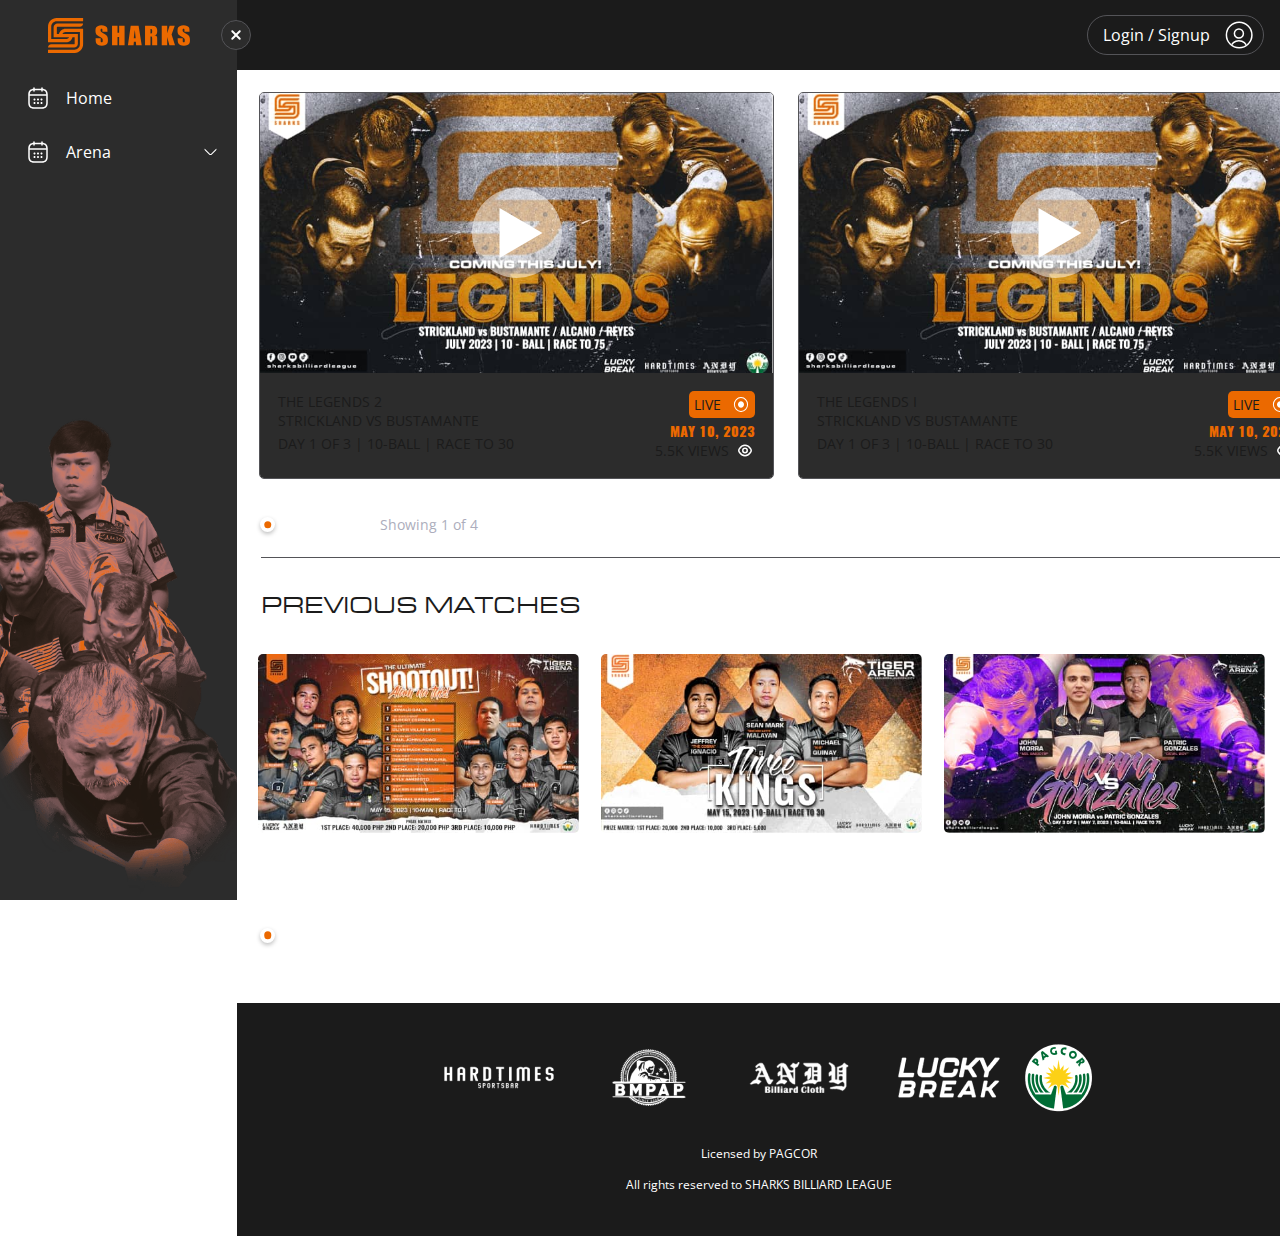
==== commit 774389fb: "new fixes with mobile" ====
--- a/index.html
+++ b/index.html
@@ -13,15 +13,14 @@
   <link rel="apple-touch-icon" sizes="180x180" href="./assets/favicon/apple-touch-icon.png">
   <link rel="icon" type="image/png" sizes="32x32" href="./assets/favicon/favicon-32x32.png">
   <link rel="icon" type="image/png" sizes="16x16" href="./assets/favicon/favicon-16x16.png">
-  <link rel="manifest" href="./assets/favicon/site.webmanifest">
-
-  <link rel="stylesheet" href="./css/slick/slick.css?v=2"/>
-
-  <link rel="stylesheet" href="./css/reset.css?v=2">
-  <link rel="stylesheet" href="./css/main.css?v=2">
-  <link rel="stylesheet" href="./css/mobile.css?v=2">
-
-  <link rel="stylesheet" href="./css/font.css?v=2">
+
+  <link rel="stylesheet" href="./css/slick/slick.css?v=5"/>
+
+  <link rel="stylesheet" href="./css/reset.css?v=5">
+  <link rel="stylesheet" href="./css/main.css?v=5">
+  <link rel="stylesheet" href="./css/mobile.css?v=5">
+
+  <link rel="stylesheet" href="./css/font.css?v=5">
 </head>
 <body class="db-page">
 
@@ -32,26 +31,27 @@
     
     <div class="menu-list">
       <ul>
-        <li><a href="/"><i class="icon icon-calendar"></i> Home</a></li>
+        <li><a href="/db-sharks/index.html"><i class="icon icon-calendar"></i> Home</a></li>
         <li class="dropdown">
           <span><i class="icon icon-calendar"></i> Arena</span>
           <ul class="submenu">
-            <li><a href="/video-page.html">Arena 1</a></li>
-            <li><a href="/video-page.html">Arena 2</a></li>
-            <li><a href="/video-page.html">Arena 3</a></li>
-            <li><a href="/video-page.html">Arena 4</a></li>
+            <li><a href="/db-shark/video-page.html">Tiger Arena</a></li>
+            <li><a href="/db-shark/video-page.html">Great White Arena</a></li>
+            <li><a href="/db-shark/video-page.html">Hammerhead Arena</a></li>
+            <li><a href="/db-shark/video-page.html">Bull Shark Arena</a></li>
           </ul>
         </li>
-        <!-- <li><a href="#"><i class="icon icon-calendar"></i> Videos</a></li>
-        <li><a href="#"><i class="icon icon-calendar"></i> News</a></li> -->
       </ul>
     </div>
   </aside>
   
+  <div class="toggle-aside"></div>
+  
   <div class="main-content">
     <header class="db-top-menu">
+      <div class="open-aside"></div>
       <div class="btn-login">
-        <a href="/signin.html">Login / Signup <i class="icon icon-user"></i></a>
+        <a href="/db-shark/signin.html">Login / Signup <i class="icon icon-user"></i></a>
       </div>
     </header>
 
@@ -62,7 +62,7 @@
 
         <div class="livestream-item">
           <div class="livestream-card">
-            <a href="/video-page.html" class="livestream-thumbnail">
+            <a href="/db-shark/video-page.html" class="livestream-thumbnail">
               <img src="./assets/db-assets/preview-img.jpg" alt="Livestream thumbnail">
               <span class="icon-play"></span>
             </a>
@@ -84,7 +84,7 @@
 
         <div class="livestream-item">
           <div class="livestream-card">
-            <a href="/video-page.html" class="livestream-thumbnail">
+            <a href="/db-shark/video-page.html" class="livestream-thumbnail">
               <img src="./assets/db-assets/preview-img.jpg" alt="Livestream thumbnail">
               <span class="icon-play"></span>
             </a>
@@ -106,7 +106,7 @@
 
         <div class="livestream-item">
           <div class="livestream-card">
-            <a href="/video-page.html" class="livestream-thumbnail">
+            <a href="/db-shark/video-page.html" class="livestream-thumbnail">
               <img src="./assets/db-assets/preview-img.jpg" alt="Livestream thumbnail">
               <span class="icon-play"></span>
             </a>
@@ -128,7 +128,7 @@
 
         <div class="livestream-item">
           <div class="livestream-card">
-            <a href="/video-page.html" class="livestream-thumbnail">
+            <a href="/db-shark/video-page.html" class="livestream-thumbnail">
               <img src="./assets/db-assets/preview-img.jpg" alt="Livestream thumbnail">
               <span class="icon-play"></span>
             </a>
@@ -155,7 +155,7 @@
       <H4>PREVIOUS MATCHES</H4>
       <div class="previous-matches-list previous-matches-slider">
 
-        <a href="/video-page.html" class="previous-match-item">
+        <a href="/db-shark/video-page.html" class="previous-match-item">
           <div class="previous-match-card">
             <div class="previous-match-thumbnail">
               <img src="./assets/db-assets/sld1.jpg" alt="Previous match thumbnail">
@@ -174,7 +174,7 @@
           </div>
         </a>
 
-        <a href="/video-page.html" class="previous-match-item">
+        <a href="/db-shark/video-page.html" class="previous-match-item">
           <div class="previous-match-card">
             <div class="previous-match-thumbnail">
               <img src="./assets/db-assets/sld2.jpg" alt="Previous match thumbnail">
@@ -193,7 +193,7 @@
           </div>
         </a>
 
-        <a href="/video-page.html" class="previous-match-item">
+        <a href="/db-shark/video-page.html" class="previous-match-item">
           <div class="previous-match-card">
             <div class="previous-match-thumbnail">
               <img src="./assets/db-assets/sld3.jpg" alt="Previous match thumbnail">
@@ -212,7 +212,7 @@
           </div>
         </a>
 
-        <a href="/video-page.html" class="previous-match-item">
+        <a href="/db-shark/video-page.html" class="previous-match-item">
           <div class="previous-match-card">
             <div class="previous-match-thumbnail">
               <img src="./assets/db-assets/sld4.jpg" alt="Previous match thumbnail">
@@ -258,7 +258,6 @@
 
   <script src="./js/jquery.min.js"></script>
   <script src="./js/slick.min.js"></script>
-  <script src="./js/countdown.js"></script>
   <script src="./js/script.js"></script>
 </body>
 </html>--- a/css/main.css
+++ b/css/main.css
@@ -1 +1,1089 @@
-*{box-sizing:border-box}body{background-color:#fff;color:#1B1B1B;font-family:'Open Sans'}.container{display:flex;flex-direction:column;width:100%;padding-right:15px;padding-left:15px;margin-right:auto;margin-left:auto;max-width:1140px}img{display:block;max-width:100%}h2{font-family:'Eurostile-Extended-Black';font-size:3.375rem}h4{font-family:'Eurostile-Extended-Regular';font-size:1.5rem;text-transform:uppercase;line-height:1.325em}.text-center{text-align:center}p{font-size:1rem;line-height:1.3rem}header.hero-banner{position:relative;height:100vh;background-color:#1B1B1B;color:#fff;background-image:url("../assets/header.jpg");background-position:center;background-size:cover;background-repeat:no-repeat;display:flex;align-items:center;justify-content:center}header.hero-banner::before,header.hero-banner::after{position:absolute;display:block;content:"";background-color:#1B1B1B;width:100%;top:100%;left:0;height:57px}header.hero-banner::after{height:114px;border-radius:50%;bottom:-114px}header .top-bar-wrap{position:absolute;width:100%;top:0;left:0}header .top-bar-wrap .container{flex-direction:column;align-items:center;text-align:center}header .nav-logo{margin-top:34px}header .nav-logo img{max-width:183px}header .toggle-mobile-menu{display:none}header .nav-links ul{font-family:'Eurostile-Regular';display:flex;flex-direction:row;margin-top:13px}header .nav-links ul li a{display:block;color:#FFFFFF;text-transform:uppercase;text-decoration:none;font-size:1rem;padding:14px 20px;-webkit-transition:all ease-in-out 180ms;-moz-transition:all ease-in-out 180ms;-ms-transition:all ease-in-out 180ms;-o-transition:all ease-in-out 180ms;transition:all ease-in-out 180ms}header .nav-links ul li a:hover{color:#EB6900}header .countdown-event{text-align:center;margin:auto;padding:1rem 0;text-transform:uppercase}header .countdown-event #countdown{padding-top:.45rem}header .countdown-event ul{display:flex;align-items:center;justify-content:center}header .countdown-event ul li{position:relative}header .countdown-event ul li:last-child div::after{display:none}header .countdown-event ul li div{font-family:"Eurostile-Extended-Black";font-size:3.375rem;position:relative;display:flex;padding:0 0.75rem}header .countdown-event ul li div::after{position:absolute;display:block;content:":";top:-5px;right:-11px}header .countdown-event ul li span{display:block;font-family:'Eurostile-Extended-Regular';font-size:14px;text-transform:lowercase}.section-upcoming-events{padding-top:12.5rem;padding-bottom:10rem;text-align:center;background-image:url("../assets/splash-bg.jpg");background-position:bottom center;background-size:cover;background-repeat:no-repeat}.upcoming-events-headline{max-width:650px;margin:auto}.upcoming-events-headline h2{margin-bottom:1rem}.events-slider-wrap{margin-top:2.5rem}.events-slider-list{display:none}.events-slider-list.slick-initialized{display:block}.events-slider-details{height:435px;width:100%;margin:auto;background-color:#fff;border:1px solid #EB6900;border-radius:4px;position:relative;overflow:hidden}.events-slider-details .event-img{position:relative;overflow:hidden;min-height:315px}.events-slider-details .event-img img{object-fit:cover;width:100%;height:315px}.events-slider-details .event-title{height:100%;display:flex;align-items:center;justify-content:center}.events-slider-details .event-title h4{padding:0.85rem;font-family:"Oswald-Heavy"}.events-slider-details .event-title .event-desc{text-align:left;padding-right:.75rem}.events-slider-details .event-title .event-desc h4{padding:0;margin-bottom:0.25rem}.events-slider-details .event-title .event-desc p{overflow:hidden;width:100%;display:-webkit-box;-webkit-line-clamp:2;-webkit-box-orient:vertical}.events-slider-details .events-card-show{width:100%;height:100%;display:flex;flex-direction:column}.events-slider-details .events-card-show .event-title{transition-delay:200ms;opacity:1}.events-slider-details .events-card-hide{position:absolute;top:0;left:0;opacity:0;visibility:hidden;background-color:#EB6900}.events-slider-details .events-card-hide .event-title{justify-content:space-between;transition-delay:200ms;opacity:0;height:120px;padding:0 1.35rem}.events-slider-details .events-card-hide .event-title h4{color:#fff}.events-slider-details .events-card-hide .date{display:block;position:relative;min-width:113px;max-height:94px;border-radius:3px;border:1px solid #ffffff;color:#fff;padding-top:0.2rem}.events-slider-details .events-card-hide .date .month{font-family:'Oswald-Heavy';text-transform:uppercase}.events-slider-details .events-card-hide .date .year{padding:0;font-family:'Eurostile-Extended-Black'}.mt-1{margin-top:1rem}.mt-2{margin-top:2rem}.mb-1{margin-bottom:1rem}.mb-2{margin-bottom:2rem}.slick-slide{width:300px;padding:0 15px;transition:200ms cubic-bezier(0.65, 0.05, 0.36, 1)}.slick-slide:hover{border-color:#fff;filter:drop-shadow(0px 5px 20px rgba(0,0,0,0.25));width:630px}.slick-slide:hover .events-card-show{position:absolute;top:0;left:0;opacity:0;visibility:hidden}.slick-slide:hover .events-card-show .event-title{transition-delay:200ms;opacity:0}.slick-slide:hover .events-card-hide{opacity:1;visibility:visible}.slick-slide:hover .events-card-hide .event-title{opacity:1}.slick-dots{display:flex;align-items:center;justify-content:center;gap:15px;margin-top:2.5rem}.slick-dots button{outline:none;overflow:hidden;font-size:0;width:15px;height:15px;border-radius:50%;border:1px solid rgba(172,173,188,0.6);background-color:transparent;cursor:pointer;-webkit-transition:all ease-in-out 180ms;-moz-transition:all ease-in-out 180ms;-ms-transition:all ease-in-out 180ms;-o-transition:all ease-in-out 180ms;transition:all ease-in-out 180ms}.slick-dots button:hover{background-color:#1B1B1B;border-color:#1B1B1B}.slick-dots .slick-active button{width:50px;box-shadow:0px 2px 4px rgba(0,0,0,0.25);border-radius:15px;background-color:#1B1B1B}.section-newsletter{background-color:#EB6900;color:#fff;position:relative;padding-top:1rem}.section-newsletter::before{position:absolute;display:block;content:"";top:-2px;left:0;width:100%;background-color:#EB6900;height:4px}.section-newsletter h5{font-family:'Eurostile-Extended-Regular';text-transform:uppercase}.section-newsletter .container{flex-direction:row}.section-newsletter .newsletter-form-wrap{display:flex;align-items:center}.section-newsletter .newsletter-details h2{margin-bottom:.35rem}.section-newsletter .social-media-icon{margin-top:1.5rem}.section-newsletter .social-media-icon ul{display:flex;align-items:center;gap:16px;margin-top:.75rem}.section-newsletter .social-media-icon ul a{-webkit-transition:all ease-in-out 180ms;-moz-transition:all ease-in-out 180ms;-ms-transition:all ease-in-out 180ms;-o-transition:all ease-in-out 180ms;transition:all ease-in-out 180ms;display:block}.section-newsletter .social-media-icon ul a:hover{opacity:0.7}.form-group{margin-top:1rem;position:relative;display:flex;max-width:420px}.form-group form{width:100%}.form-group input{padding:0 0.875rem;outline:none;font-family:'Oswald';width:100%;height:45px;background-color:#FFFFFF;border:1px solid #FFFFFF;box-shadow:0px 4px 4px rgba(0,0,0,0.25);border-radius:50px;font-size:16px;text-transform:uppercase;color:#1B1B1B}.form-group .arrow-circle{position:absolute;right:9px;top:8px;outline:none;border:none;width:29px;height:29px;font-size:0;border-radius:50%;background-image:url("../assets/icon-circle-arrow.svg");background-position:center;background-size:cover;background-repeat:no-repeat;cursor:pointer}.form-group .arrow-circle:disabled{background-image:url("../assets/icon-circle-arrow-disabled.svg")}footer{padding:2.5rem 0;color:#fff;background-color:#1B1B1B;text-align:center}footer .partners-logo{position:relative;display:flex;align-items:center;justify-content:center}footer .copyright{margin-top:2rem;display:flex;flex-direction:column;gap:10px}footer .copyright p{font-size:12px}.scrollTop{position:fixed;right:20px;bottom:20px;background-color:#fff;border-radius:50%;opacity:0;-webkit-transition:all 0.4s ease-in-out 0s;-moz-transition:all 0.4s ease-in-out 0s;-ms-transition:all 0.4s ease-in-out 0s;-o-transition:all 0.4s ease-in-out 0s;transition:all 0.4s ease-in-out 0s;width:38px;height:38px;cursor:pointer;background-image:url("../assets/icon-scroll-top.svg");background-position:center;background-size:cover;background-repeat:no-repeat;font-size:0}span.msg{color:#fff;padding-top:10px;display:block;padding-left:5px}.db-page{background-color:#1B1B1B;color:#fff;font-family:'Eurostile-Regular';background-image:url("../assets/db-assets/dbbg.png");background-position:center;background-attachment:fixed;background-size:cover;background-repeat:no-repeat}.db-page h5{font-family:'Oswald-Heavy';font-size:20px;text-transform:uppercase;line-height:1.25em}.db-page h4{font-family:'Eurostile-Regular'}.db-sidebar{position:fixed;padding:18px 0;overflow-y:auto;background-color:#2C2C2C;display:flex;flex-direction:column;left:0;height:100%;width:237px;z-index:10}.db-sidebar .nav-logo{max-width:142px;margin-right:auto;margin-left:auto;margin-bottom:18px}.db-sidebar ul li .icon{margin-right:18px}.db-sidebar ul li a,.db-sidebar ul li span{height:54px;display:flex;align-items:center;text-decoration:none;color:#fff;padding-left:28px;position:relative;cursor:pointer}.db-sidebar ul li a::after,.db-sidebar ul li span::after{-webkit-transition:all ease-in-out 180ms;-moz-transition:all ease-in-out 180ms;-ms-transition:all ease-in-out 180ms;-o-transition:all ease-in-out 180ms;transition:all ease-in-out 180ms;position:absolute;display:block;height:80%;width:4px;top:50%;transform:translateY(-50%);content:"";left:-4px;background-color:#EB6900}.db-sidebar ul li a:hover::after,.db-sidebar ul li span:hover::after{left:0}.db-sidebar ul li span::before{position:absolute;display:block;content:"";right:20px;width:13px;height:8px;cursor:pointer;background-image:url("../assets/db-assets/icon-arrow.svg");background-position:center;background-size:contain;background-repeat:no-repeat;-webkit-transition:all ease-in-out 180ms;-moz-transition:all ease-in-out 180ms;-ms-transition:all ease-in-out 180ms;-o-transition:all ease-in-out 180ms;transition:all ease-in-out 180ms}.db-sidebar ul li li{text-transform:uppercase}.db-sidebar ul li li a{padding-left:65px;background-color:#EB6900}.db-sidebar ul li li a::after{background-color:#fff}.db-sidebar ul li.active span::before{transform:rotateZ(-180deg)}.db-sidebar::after{position:absolute;height:482px;content:"";width:100%;background-image:url("../assets/db-assets/sidebar-bg.png");background-position:center;background-size:cover;background-repeat:no-repeat;left:0;bottom:0;z-index:-1}.list-render{display:flex;white-space:nowrap;overflow-x:hidden}.main-content{display:flex;flex-direction:column;padding-left:237px;height:100%;padding-top:102px}.icon{position:relative;display:inline-block;width:20px;height:22px;background-size:cover;background-repeat:no-repeat;background-position:center}.icon.icon-calendar{background-image:url("../assets/db-assets/icon-calendar.svg")}.icon.icon-eye{background-image:url("../assets/db-assets/icon-eye.svg");width:14px;height:13px}.icon.icon-circle{background-image:url("../assets/db-assets/icon-circle.svg");width:14.17px;height:14.17px}.icon.icon-user{background-image:url("../assets/db-assets/icon-user.svg");width:28px;height:28px}.arenas-livestream-wrap{padding-left:10px}.db-slider .slick-dots{justify-content:start;padding-left:13px;margin-top:32px}.db-slider .slick-dots button{border:none;background-color:rgba(255,255,255,0.22)}.db-slider .slick-dots .slick-active button{width:15px;background-color:#fff;position:relative;border:none}.db-slider .slick-dots .slick-active button::after{position:absolute;display:block;content:"";width:50%;height:50%;border-radius:100%;top:50%;left:50%;transform:translate(-50%, -50%);background-color:#EB6900}.arenas-livestream-list .livestream-item{width:100%;max-width:539px;padding:0 12px}.arenas-livestream-list .livestream-card{border:1px solid #545458;border-radius:5px;overflow:hidden;position:relative}.arenas-livestream-list .livestream-thumbnail{display:block;position:relative;height:280px;width:100%}.arenas-livestream-list .livestream-thumbnail img{object-fit:cover;object-position:center;width:100%;height:100%;-webkit-transition:all ease-in-out 180ms;-moz-transition:all ease-in-out 180ms;-ms-transition:all ease-in-out 180ms;-o-transition:all ease-in-out 180ms;transition:all ease-in-out 180ms}.arenas-livestream-list .livestream-thumbnail .icon-play{position:absolute;top:50%;left:50%;transform:translate(-50%, -50%);width:90px;height:90px;border-radius:100%;background:rgba(255,255,255,0.5)}.arenas-livestream-list .livestream-thumbnail .icon-play::before{position:absolute;display:block;content:"";top:50%;left:55%;transform:translate(-50%, -50%);width:0;height:0;border-top:25px solid transparent;border-left:43px solid #fff;border-bottom:25px solid transparent}.arenas-livestream-list .livestream-thumbnail:hover img{transform:scale(1.07)}.previous-matches-wrap{overflow:hidden;position:relative;margin-top:25px;padding:35px 0 0 10px;padding-left:10px}.previous-matches-wrap::before{position:absolute;content:"";top:0;width:100%;height:1px;background-color:#545458;left:24px}.previous-matches-wrap h4{padding-left:14px}.previous-matches-list{margin-top:30px}.previous-matches-list .previous-match-item{width:100%;max-width:343px;padding:0 11px;text-decoration:none;color:#fff}.previous-matches-list .previous-match-item:hover img{transform:scale(1.025)}.previous-matches-list .previous-match-card{overflow:hidden;position:relative}.previous-matches-list .previous-match-thumbnail{display:block;position:relative;height:179px;width:100%;overflow:hidden}.previous-matches-list .previous-match-thumbnail img{object-fit:cover;border-radius:5px;object-position:center;width:100%;height:100%;-webkit-transition:all ease-in-out 180ms;-moz-transition:all ease-in-out 180ms;-ms-transition:all ease-in-out 180ms;-o-transition:all ease-in-out 180ms;transition:all ease-in-out 180ms}.previous-matches-list .previous-match-details{padding:15px 0 0 0;background-color:transparent}.card-details{padding:18px;display:flex;justify-content:space-between;font-size:14px;align-items:center;text-transform:uppercase;background-color:#2C2C2C}.card-details p{font-size:14px;text-transform:uppercase;line-height:1.45rem}.card-details span.small{font-size:12px}.card-details .right-desc{text-align:right;line-height:18px}.card-details .views{display:flex;align-items:center;justify-content:right}.card-details .views .icon-eye{margin-left:10px}.card-details .date{font-family:'Oswald-Heavy';color:#EB6900;line-height:1.35em}.live-badge{display:inline-flex;justify-content:center;align-items:center;width:66px;height:27px;background:#EB6900;border-radius:5px;position:relative;line-height:1em;text-transform:uppercase;margin-bottom:5px}.live-badge .icon{margin-left:10px}.db-top-menu{height:70px;display:flex;align-items:center;justify-content:flex-end;padding:0 1rem;position:fixed;z-index:9;width:100%;top:0;left:0;background-color:#1B1B1B}.btn-login a{display:flex;flex-direction:row;align-items:center;position:relative;height:40px;border:1px solid #545458;border-radius:50px;text-decoration:none;color:#fff;padding:0 10px 0 15px;-webkit-transition:all ease-in-out 180ms;-moz-transition:all ease-in-out 180ms;-ms-transition:all ease-in-out 180ms;-o-transition:all ease-in-out 180ms;transition:all ease-in-out 180ms}.btn-login a:hover{background-color:rgba(255,255,255,0.1)}.btn-login .icon{margin-left:15px}.db-login-page{background-color:#1B1B1B;color:#fff;font-family:'Eurostile-Regular';background-image:url("../assets/header.jpg");background-position:center;background-attachment:fixed;background-size:cover;background-repeat:no-repeat}.db-login-page h5{font-family:'Oswald-Heavy';font-size:20px;text-transform:uppercase}.db-login-page h4{font-family:'Eurostile-Regular'}.section-signin-wrap{width:100%;min-height:100vh;display:flex;flex-wrap:wrap;justify-content:center;align-items:center;padding:15px;flex-direction:column}.section-signin-wrap .nav-logo{display:block;margin-bottom:20px}.wrap-login{width:100%;max-width:365px;background:rgba(44,44,44,0.7);border-radius:5px;overflow:hidden;padding:40px 30px}.wrap-login h2{font-family:'Oswald-Heavy';font-size:31px;line-height:1.15em;text-align:center}.wrap-login a{color:#10B5C8}.wrap-login form{display:flex;flex-direction:column;justify-content:center}.form-float-label{position:relative;margin-bottom:20px}.form-float-label input{font-family:'Eurostile-Regular';font-size:16px;display:block;width:100%;height:45px;padding:0 17px;background:rgba(172,173,188,0.1);color:#fff;border:1px solid #E3E3E3;border-radius:5px;box-sizing:border-box}.form-float-label input:focus{outline:none}.form-float-label input:focus ~ .floating-label{top:9px;left:13px;font-size:10px}.form-float-label input:not(:placeholder-shown) ~ .floating-label{top:9px;left:13px;font-size:10px;color:#EB6900}.floating-label{font-family:'Eurostile-Regular';font-size:16px;font-weight:normal;position:absolute;pointer-events:none;left:17px;top:50%;transform:translateY(-50%);padding:0 5px;-webkit-transition:0.2s ease all;-moz-transition:0.2s ease all;-ms-transition:0.2s ease all;-o-transition:0.2s ease all;transition:0.2s ease all}.btn{text-transform:uppercase;position:relative;width:100%;height:45px;background:#EB6900;border:1px solid #EB6900;border-radius:5px;outline:none;cursor:pointer;font-family:'Eurostile-Regular';font-size:16px;color:#fff !important;display:flex;align-items:center;justify-content:center;text-decoration:none}.or{display:flex;align-items:center;justify-content:center;position:relative;margin-top:20px}.or::before,.or::after{position:absolute;display:block;content:"";width:44%;height:1px;background-color:#545458;left:0;top:55%;transform:translateY(-50%)}.or::after{left:auto;right:0}.terms-and-conition{font-size:14px;text-align:center;display:block;line-height:1.25em}.uppercase{text-transform:uppercase}.previous-matches-list.previous-matches-tiles{display:grid;grid-template-columns:repeat(3, 1fr);gap:25px}.previous-matches-list.previous-matches-tiles .previous-match-item{max-width:100%}.video-page-livestream .previous-matches-wrap{padding:30px 0 0 10px;margin-top:35px}.video-page-livestream .previous-matches-wrap::before{left:0}.video-page-livestream .previous-matches-wrap h4{padding-left:0}.video-page-livestream .previous-matches-list .previous-match-item{padding:0}.video-playing-wrapper h3{font-size:28px;font-weight:600;line-height:1.35em}.video-playing-wrapper .video-playing-description{background:#1B1B1B;border:1px solid #545458;border-radius:5px;padding:15px;margin-top:1.05rem}.video-playing-wrapper p{margin-bottom:.35rem}.video-playing-wrapper span{font-size:75%}.video-playing-iframe{padding-bottom:56.25%;position:relative;display:block;width:100%}.video-playing-iframe iframe{position:absolute;top:0;left:0;bottom:0;right:0;width:100%;height:100%;border:none}.game-schedule-details{border:1px solid #545458;border-radius:5px;overflow:hidden}.game-schedule-details ul li{text-align:center;border-bottom:1px solid #545458;padding:15px 10px;background-color:#1B1B1B}.game-schedule-details ul li.live-now{background:#452B16}.game-schedule-details ul li:last-child{border-bottom:none}.game-schedule-details ul li .live-badge{margin:.45rem 0}.game-schedule-details ul li h4{font-weight:600;letter-spacing:.065rem}.video-page-container{display:flex;justify-content:space-between;gap:20px;padding:0 20px;margin-bottom:7rem}.video-page-container .video-page-livestream{flex:1;display:flex;flex-direction:column;position:relative}.video-page-container .aside-video-details{max-width:360px;width:100%}.ads-aside{display:block;border:1px solid #545458;filter:drop-shadow(0px 4px 10px rgba(0,0,0,0.25));border-radius:5px;overflow:hidden;margin-top:1.2rem}.ads-aside img{width:100%}.submenu{display:none}
+* {
+  box-sizing: border-box; }
+
+body {
+  background-color: #FFFFFF;
+  color: #1B1B1B;
+  font-family: 'Open Sans'; }
+
+.container {
+  display: flex;
+  flex-direction: column;
+  width: 100%;
+  padding-right: 15px;
+  padding-left: 15px;
+  margin-right: auto;
+  margin-left: auto;
+  max-width: 1140px; }
+
+img {
+  display: block;
+  max-width: 100%; }
+
+h2 {
+  font-family: 'Eurostile-Extended-Black';
+  font-size: 3.375rem; }
+
+h4 {
+  font-family: 'Eurostile-Extended-Regular';
+  font-size: 1.5rem;
+  text-transform: uppercase;
+  line-height: 1.325em; }
+
+.text-center {
+  text-align: center; }
+
+p {
+  font-size: 1rem;
+  line-height: 1.3rem; }
+
+header.hero-banner {
+  position: relative;
+  height: 100vh;
+  background-color: #1B1B1B;
+  color: #FFFFFF;
+  background-image: url("../assets/header.jpg");
+  background-position: center;
+  background-size: cover;
+  background-repeat: no-repeat;
+  display: flex;
+  align-items: center;
+  justify-content: center; }
+  header.hero-banner::before, header.hero-banner::after {
+    position: absolute;
+    display: block;
+    content: "";
+    background-color: #1B1B1B;
+    width: 100%;
+    top: 100%;
+    left: 0;
+    height: 57px; }
+  header.hero-banner::after {
+    height: 114px;
+    border-radius: 50%;
+    bottom: -114px; }
+header .top-bar-wrap {
+  position: absolute;
+  width: 100%;
+  top: 0;
+  left: 0; }
+  header .top-bar-wrap .container {
+    flex-direction: column;
+    align-items: center;
+    text-align: center; }
+header .nav-logo {
+  margin-top: 34px; }
+  header .nav-logo img {
+    max-width: 183px; }
+header .toggle-mobile-menu {
+  display: none; }
+header .nav-links ul {
+  font-family: 'Eurostile-Regular';
+  display: flex;
+  flex-direction: row;
+  margin-top: 13px; }
+  header .nav-links ul li a {
+    display: block;
+    color: #FFFFFF;
+    text-transform: uppercase;
+    text-decoration: none;
+    font-size: 1rem;
+    padding: 14px 20px;
+    -webkit-transition: all ease-in-out 180ms;
+    -moz-transition: all ease-in-out 180ms;
+    -ms-transition: all ease-in-out 180ms;
+    -o-transition: all ease-in-out 180ms;
+    transition: all ease-in-out 180ms; }
+    header .nav-links ul li a:hover {
+      color: #EB6900; }
+header .countdown-event {
+  text-align: center;
+  margin: auto;
+  padding: 1rem 0;
+  text-transform: uppercase; }
+  header .countdown-event #countdown {
+    padding-top: .45rem; }
+  header .countdown-event ul {
+    display: flex;
+    align-items: center;
+    justify-content: center; }
+    header .countdown-event ul li {
+      position: relative; }
+      header .countdown-event ul li:last-child div::after {
+        display: none; }
+      header .countdown-event ul li div {
+        font-family: "Eurostile-Extended-Black";
+        font-size: 3.375rem;
+        position: relative;
+        display: flex;
+        padding: 0 0.75rem; }
+        header .countdown-event ul li div::after {
+          position: absolute;
+          display: block;
+          content: ":";
+          top: -5px;
+          right: -11px; }
+      header .countdown-event ul li span {
+        display: block;
+        font-family: 'Eurostile-Extended-Regular';
+        font-size: 14px;
+        text-transform: lowercase; }
+
+.section-upcoming-events {
+  padding-top: 12.5rem;
+  padding-bottom: 10rem;
+  text-align: center;
+  background-image: url("../assets/splash-bg.jpg");
+  background-position: bottom center;
+  background-size: cover;
+  background-repeat: no-repeat; }
+
+.upcoming-events-headline {
+  max-width: 650px;
+  margin: auto; }
+  .upcoming-events-headline h2 {
+    margin-bottom: 1rem; }
+
+.events-slider-wrap {
+  margin-top: 2.5rem; }
+
+.events-slider-list {
+  display: none; }
+  .events-slider-list.slick-initialized {
+    display: block; }
+
+.events-slider-details {
+  height: 435px;
+  width: 100%;
+  margin: auto;
+  background-color: #FFFFFF;
+  border: 1px solid #EB6900;
+  border-radius: 4px;
+  position: relative;
+  overflow: hidden; }
+  .events-slider-details .event-img {
+    position: relative;
+    overflow: hidden;
+    min-height: 315px; }
+    .events-slider-details .event-img img {
+      object-fit: cover;
+      width: 100%;
+      height: 315px; }
+  .events-slider-details .event-title {
+    height: 100%;
+    display: flex;
+    align-items: center;
+    justify-content: center; }
+    .events-slider-details .event-title h4 {
+      padding: 0.85rem;
+      font-family: "Oswald-Heavy"; }
+    .events-slider-details .event-title .event-desc {
+      text-align: left;
+      padding-right: .75rem; }
+      .events-slider-details .event-title .event-desc h4 {
+        padding: 0;
+        margin-bottom: 0.25rem; }
+      .events-slider-details .event-title .event-desc p {
+        overflow: hidden;
+        width: 100%;
+        display: -webkit-box;
+        -webkit-line-clamp: 2;
+        -webkit-box-orient: vertical; }
+  .events-slider-details .events-card-show {
+    width: 100%;
+    height: 100%;
+    display: flex;
+    flex-direction: column; }
+    .events-slider-details .events-card-show .event-title {
+      transition-delay: 200ms;
+      opacity: 1; }
+  .events-slider-details .events-card-hide {
+    position: absolute;
+    top: 0;
+    left: 0;
+    opacity: 0;
+    visibility: hidden;
+    background-color: #EB6900; }
+    .events-slider-details .events-card-hide .event-title {
+      justify-content: space-between;
+      transition-delay: 200ms;
+      opacity: 0;
+      height: 120px;
+      padding: 0 1.35rem; }
+      .events-slider-details .events-card-hide .event-title h4 {
+        color: #FFFFFF; }
+    .events-slider-details .events-card-hide .date {
+      display: block;
+      position: relative;
+      min-width: 113px;
+      max-height: 94px;
+      border-radius: 3px;
+      border: 1px solid #ffffff;
+      color: #FFFFFF;
+      padding-top: 0.2rem; }
+      .events-slider-details .events-card-hide .date .month {
+        font-family: 'Oswald-Heavy';
+        text-transform: uppercase; }
+      .events-slider-details .events-card-hide .date .year {
+        padding: 0;
+        font-family: 'Eurostile-Extended-Black'; }
+
+.mt-1 {
+  margin-top: 1rem; }
+
+.mt-2 {
+  margin-top: 2rem; }
+
+.mb-1 {
+  margin-bottom: 1rem; }
+
+.mb-2 {
+  margin-bottom: 2rem; }
+
+.slick-slide {
+  width: 300px;
+  padding: 0 15px;
+  transition: 200ms cubic-bezier(0.65, 0.05, 0.36, 1); }
+  .slick-slide:hover {
+    border-color: #FFFFFF;
+    filter: drop-shadow(0px 5px 20px rgba(0, 0, 0, 0.25));
+    width: 630px; }
+    .slick-slide:hover .events-card-show {
+      position: absolute;
+      top: 0;
+      left: 0;
+      opacity: 0;
+      visibility: hidden; }
+      .slick-slide:hover .events-card-show .event-title {
+        transition-delay: 200ms;
+        opacity: 0; }
+    .slick-slide:hover .events-card-hide {
+      opacity: 1;
+      visibility: visible; }
+      .slick-slide:hover .events-card-hide .event-title {
+        opacity: 1; }
+
+.slide-count {
+  position: absolute;
+  white-space: nowrap;
+  top: 7px;
+  left: 30px;
+  color: #ACADBC;
+  font-size: 14px;
+  pointer-events: none; }
+
+.slick-dots {
+  display: flex;
+  align-items: center;
+  justify-content: center;
+  gap: 15px;
+  margin-top: 2.5rem; }
+  .slick-dots li {
+    position: relative; }
+  .slick-dots button {
+    outline: none;
+    overflow: hidden;
+    font-size: 0;
+    width: 15px;
+    height: 15px;
+    border-radius: 50%;
+    border: 1px solid rgba(172, 173, 188, 0.6);
+    background-color: transparent;
+    cursor: pointer;
+    -webkit-transition: all ease-in-out 180ms;
+    -moz-transition: all ease-in-out 180ms;
+    -ms-transition: all ease-in-out 180ms;
+    -o-transition: all ease-in-out 180ms;
+    transition: all ease-in-out 180ms; }
+    .slick-dots button:hover {
+      background-color: #1B1B1B;
+      border-color: #1B1B1B; }
+  .slick-dots .slick-active button {
+    width: 50px;
+    box-shadow: 0px 2px 4px rgba(0, 0, 0, 0.25);
+    border-radius: 15px;
+    background-color: #1B1B1B; }
+
+.section-newsletter {
+  background-color: #EB6900;
+  color: #FFFFFF;
+  position: relative;
+  padding-top: 1rem; }
+  .section-newsletter::before {
+    position: absolute;
+    display: block;
+    content: "";
+    top: -2px;
+    left: 0;
+    width: 100%;
+    background-color: #EB6900;
+    height: 4px; }
+  .section-newsletter h5 {
+    font-family: 'Eurostile-Extended-Regular';
+    text-transform: uppercase; }
+  .section-newsletter .container {
+    flex-direction: row; }
+  .section-newsletter .newsletter-form-wrap {
+    display: flex;
+    align-items: center; }
+  .section-newsletter .newsletter-details h2 {
+    margin-bottom: .35rem; }
+  .section-newsletter .social-media-icon {
+    margin-top: 1.5rem; }
+    .section-newsletter .social-media-icon ul {
+      display: flex;
+      align-items: center;
+      gap: 16px;
+      margin-top: .75rem; }
+      .section-newsletter .social-media-icon ul a {
+        -webkit-transition: all ease-in-out 180ms;
+        -moz-transition: all ease-in-out 180ms;
+        -ms-transition: all ease-in-out 180ms;
+        -o-transition: all ease-in-out 180ms;
+        transition: all ease-in-out 180ms;
+        display: block; }
+        .section-newsletter .social-media-icon ul a:hover {
+          opacity: 0.7; }
+
+.form-group {
+  margin-top: 1rem;
+  position: relative;
+  display: flex;
+  max-width: 420px; }
+  .form-group form {
+    width: 100%; }
+  .form-group input {
+    padding: 0 0.875rem;
+    outline: none;
+    font-family: 'Oswald';
+    width: 100%;
+    height: 45px;
+    background-color: #FFFFFF;
+    border: 1px solid #FFFFFF;
+    box-shadow: 0px 4px 4px rgba(0, 0, 0, 0.25);
+    border-radius: 50px;
+    font-size: 16px;
+    text-transform: uppercase;
+    color: #1B1B1B; }
+  .form-group .arrow-circle {
+    position: absolute;
+    right: 9px;
+    top: 8px;
+    outline: none;
+    border: none;
+    width: 29px;
+    height: 29px;
+    font-size: 0;
+    border-radius: 50%;
+    background-image: url("../assets/icon-circle-arrow.svg");
+    background-position: center;
+    background-size: cover;
+    background-repeat: no-repeat;
+    cursor: pointer; }
+    .form-group .arrow-circle:disabled {
+      background-image: url("../assets/icon-circle-arrow-disabled.svg"); }
+
+footer {
+  padding: 2.5rem 0;
+  color: #FFFFFF;
+  background-color: #1B1B1B;
+  text-align: center; }
+  footer .partners-logo {
+    position: relative;
+    display: flex;
+    align-items: center;
+    justify-content: center; }
+  footer .copyright {
+    margin-top: 2rem;
+    display: flex;
+    flex-direction: column;
+    gap: 10px; }
+    footer .copyright p {
+      font-size: 12px; }
+
+.scrollTop {
+  position: fixed;
+  right: 20px;
+  bottom: 20px;
+  background-color: #FFFFFF;
+  border-radius: 50%;
+  opacity: 0;
+  -webkit-transition: all 0.4s ease-in-out 0s;
+  -moz-transition: all 0.4s ease-in-out 0s;
+  -ms-transition: all 0.4s ease-in-out 0s;
+  -o-transition: all 0.4s ease-in-out 0s;
+  transition: all 0.4s ease-in-out 0s;
+  width: 38px;
+  height: 38px;
+  cursor: pointer;
+  background-image: url("../assets/icon-scroll-top.svg");
+  background-position: center;
+  background-size: cover;
+  background-repeat: no-repeat;
+  font-size: 0; }
+
+span.msg {
+  color: #FFFFFF;
+  padding-top: 10px;
+  display: block;
+  padding-left: 5px; }
+
+.db-page {
+  background-color: #1B1B1B;
+  color: #FFFFFF;
+  font-family: 'Eurostile-Regular';
+  background-image: url("../assets/db-assets/dbbg.png");
+  background-position: center;
+  background-attachment: fixed;
+  background-size: cover;
+  background-repeat: no-repeat; }
+  .db-page h5 {
+    font-family: 'Oswald-Heavy';
+    font-size: 20px;
+    text-transform: uppercase;
+    line-height: 1.25em; }
+  .db-page h4 {
+    font-family: 'Eurostile-Regular'; }
+
+.db-sidebar {
+  position: fixed;
+  padding: 18px 0;
+  background-color: #2C2C2C;
+  display: flex;
+  flex-direction: column;
+  left: 0;
+  height: 100%;
+  width: 237px;
+  z-index: 10; }
+  .db-sidebar .nav-logo {
+    max-width: 142px;
+    overflow: hidden;
+    margin-right: auto;
+    margin-left: auto;
+    margin-bottom: 18px; }
+    .db-sidebar .nav-logo img {
+      min-width: 142px; }
+  .db-sidebar ul li .icon {
+    margin-right: 18px; }
+  .db-sidebar ul li a, .db-sidebar ul li span {
+    height: 54px;
+    display: flex;
+    align-items: center;
+    text-decoration: none;
+    color: #FFFFFF;
+    padding-left: 28px;
+    position: relative;
+    cursor: pointer; }
+    .db-sidebar ul li a::after, .db-sidebar ul li span::after {
+      -webkit-transition: all ease-in-out 180ms;
+      -moz-transition: all ease-in-out 180ms;
+      -ms-transition: all ease-in-out 180ms;
+      -o-transition: all ease-in-out 180ms;
+      transition: all ease-in-out 180ms;
+      position: absolute;
+      display: block;
+      height: 80%;
+      width: 4px;
+      top: 50%;
+      transform: translateY(-50%);
+      content: "";
+      left: -4px;
+      background-color: #EB6900; }
+    .db-sidebar ul li a:hover::after, .db-sidebar ul li span:hover::after {
+      left: 0; }
+  .db-sidebar ul li span::before {
+    position: absolute;
+    display: block;
+    content: "";
+    right: 20px;
+    width: 13px;
+    height: 8px;
+    cursor: pointer;
+    background-image: url("../assets/db-assets/icon-arrow.svg");
+    background-position: center;
+    background-size: contain;
+    background-repeat: no-repeat;
+    -webkit-transition: all ease-in-out 180ms;
+    -moz-transition: all ease-in-out 180ms;
+    -ms-transition: all ease-in-out 180ms;
+    -o-transition: all ease-in-out 180ms;
+    transition: all ease-in-out 180ms; }
+  .db-sidebar ul li li {
+    text-transform: uppercase; }
+    .db-sidebar ul li li a {
+      padding-left: 40px;
+      font-size: 14px;
+      height: 48px;
+      background-color: #EB6900; }
+      .db-sidebar ul li li a::after {
+        background-color: #FFFFFF; }
+  .db-sidebar ul li.active span::before {
+    transform: rotateZ(-180deg); }
+  .db-sidebar::after {
+    position: absolute;
+    height: 482px;
+    content: "";
+    width: 100%;
+    background-image: url("../assets/db-assets/sidebar-bg.png");
+    background-position: center;
+    background-size: cover;
+    background-repeat: no-repeat;
+    left: 0;
+    bottom: 0;
+    z-index: -1; }
+
+@media screen and (min-width: 769px) {
+  .active-aside .db-sidebar {
+    width: 85px; }
+    .active-aside .db-sidebar .nav-logo {
+      max-width: 36px; }
+    .active-aside .db-sidebar ul li {
+      position: relative; }
+      .active-aside .db-sidebar ul li a, .active-aside .db-sidebar ul li span {
+        padding-left: 0;
+        justify-content: center;
+        font-size: 0; }
+        .active-aside .db-sidebar ul li a::after, .active-aside .db-sidebar ul li span::after {
+          display: none !important; }
+      .active-aside .db-sidebar ul li .icon {
+        margin-right: 0; }
+      .active-aside .db-sidebar ul li span::before {
+        right: 11px;
+        width: 10px; }
+  .active-aside .submenu {
+    position: absolute;
+    width: 196px;
+    left: 100%;
+    top: 18px; }
+    .active-aside .submenu li a {
+      justify-content: left !important;
+      padding-left: 16px !important;
+      font-size: 14px !important; }
+  .active-aside .main-content {
+    padding-left: 85px; }
+  .active-aside .toggle-aside {
+    left: 69px;
+    background-image: url("../assets/db-assets/icon-arrow-right.svg"); } }
+.open-aside {
+  position: relative;
+  display: none;
+  width: 22px;
+  height: 18px;
+  cursor: pointer;
+  background-image: url("../assets/db-assets/icon-menu.svg");
+  background-position: center;
+  background-size: 22px;
+  background-repeat: no-repeat; }
+  .open-aside::after {
+    position: fixed;
+    top: 0;
+    right: 0;
+    bottom: 0;
+    left: 0;
+    z-index: 80;
+    display: block;
+    cursor: default;
+    content: " ";
+    background: rgba(0, 0, 0, 0.35);
+    opacity: 0;
+    -webkit-transition: all ease-in-out 180ms;
+    -moz-transition: all ease-in-out 180ms;
+    -ms-transition: all ease-in-out 180ms;
+    -o-transition: all ease-in-out 180ms;
+    transition: all ease-in-out 180ms;
+    visibility: hidden; }
+
+.toggle-aside {
+  position: fixed;
+  left: 221px;
+  top: 20px;
+  background-color: #2C2C2C;
+  border: 1px solid #545458;
+  display: flex;
+  align-items: center;
+  justify-content: center;
+  width: 30px;
+  height: 30px;
+  border-radius: 100%;
+  z-index: 99;
+  cursor: pointer;
+  background-image: url("../assets/db-assets/icon-arrow-close.svg");
+  background-position: center;
+  background-size: 10px;
+  background-repeat: no-repeat; }
+  .toggle-aside:hover {
+    box-shadow: 0 3px 10px -1px rgba(163, 163, 163, 0.3); }
+
+.list-render {
+  display: flex;
+  white-space: nowrap;
+  overflow-x: hidden; }
+
+.main-content {
+  display: flex;
+  flex-direction: column;
+  padding-left: 237px;
+  height: 100%;
+  padding-top: 92px; }
+
+.icon {
+  position: relative;
+  display: inline-block;
+  min-width: 20px;
+  height: 22px;
+  background-size: cover;
+  background-repeat: no-repeat;
+  background-position: center; }
+  .icon.icon-calendar {
+    background-image: url("../assets/db-assets/icon-calendar.svg"); }
+  .icon.icon-eye {
+    background-image: url("../assets/db-assets/icon-eye.svg");
+    width: 14px;
+    height: 13px;
+    background-size: contain; }
+  .icon.icon-circle {
+    background-image: url("../assets/db-assets/icon-circle.svg");
+    width: 14.17px;
+    height: 14.17px;
+    background-size: contain; }
+  .icon.icon-user {
+    background-image: url("../assets/db-assets/icon-user.svg");
+    width: 28px;
+    height: 28px; }
+
+.arenas-livestream-wrap {
+  padding-left: 10px; }
+
+.db-slider .slick-dots {
+  justify-content: start;
+  padding-left: 13px;
+  margin-top: 32px; }
+  .db-slider .slick-dots button {
+    border: none;
+    background-color: rgba(255, 255, 255, 0.22); }
+  .db-slider .slick-dots .slick-active button {
+    width: 15px;
+    background-color: #FFFFFF;
+    position: relative;
+    border: none; }
+    .db-slider .slick-dots .slick-active button::after {
+      position: absolute;
+      display: block;
+      content: "";
+      width: 50%;
+      height: 50%;
+      border-radius: 100%;
+      top: 50%;
+      left: 50%;
+      transform: translate(-50%, -50%);
+      background-color: #EB6900; }
+
+.arenas-livestream-list .livestream-item {
+  width: 100%;
+  max-width: 539px;
+  padding: 0 12px; }
+.arenas-livestream-list .livestream-card {
+  border: 1px solid #545458;
+  border-radius: 5px;
+  overflow: hidden;
+  position: relative; }
+.arenas-livestream-list .livestream-thumbnail {
+  display: block;
+  position: relative;
+  height: 280px;
+  width: 100%; }
+  .arenas-livestream-list .livestream-thumbnail img {
+    object-fit: cover;
+    object-position: center;
+    width: 100%;
+    height: 100%;
+    -webkit-transition: all ease-in-out 180ms;
+    -moz-transition: all ease-in-out 180ms;
+    -ms-transition: all ease-in-out 180ms;
+    -o-transition: all ease-in-out 180ms;
+    transition: all ease-in-out 180ms; }
+  .arenas-livestream-list .livestream-thumbnail .icon-play {
+    position: absolute;
+    top: 50%;
+    left: 50%;
+    transform: translate(-50%, -50%);
+    width: 90px;
+    height: 90px;
+    border-radius: 100%;
+    background: rgba(255, 255, 255, 0.5); }
+    .arenas-livestream-list .livestream-thumbnail .icon-play::before {
+      position: absolute;
+      display: block;
+      content: "";
+      top: 50%;
+      left: 55%;
+      transform: translate(-50%, -50%);
+      width: 0;
+      height: 0;
+      border-top: 25px solid transparent;
+      border-left: 43px solid #FFFFFF;
+      border-bottom: 25px solid transparent; }
+  .arenas-livestream-list .livestream-thumbnail:hover img {
+    transform: scale(1.07); }
+
+.previous-matches-wrap {
+  overflow: hidden;
+  position: relative;
+  margin-top: 25px;
+  padding: 35px 0 60px 10px; }
+  .previous-matches-wrap::before {
+    position: absolute;
+    content: "";
+    top: 0;
+    width: 100%;
+    height: 1px;
+    background-color: #545458;
+    left: 24px; }
+  .previous-matches-wrap h4 {
+    padding-left: 14px; }
+
+.previous-matches-list {
+  margin-top: 30px; }
+  .previous-matches-list .previous-match-item {
+    width: 100%;
+    max-width: 343px;
+    padding: 0 11px;
+    text-decoration: none;
+    color: #FFFFFF; }
+    .previous-matches-list .previous-match-item:hover img {
+      transform: scale(1.025); }
+  .previous-matches-list .previous-match-card {
+    overflow: hidden;
+    position: relative; }
+  .previous-matches-list .previous-match-thumbnail {
+    display: block;
+    position: relative;
+    height: 179px;
+    width: 100%;
+    overflow: hidden; }
+    .previous-matches-list .previous-match-thumbnail img {
+      object-fit: cover;
+      border-radius: 5px;
+      object-position: center;
+      width: 100%;
+      height: 100%;
+      -webkit-transition: all ease-in-out 180ms;
+      -moz-transition: all ease-in-out 180ms;
+      -ms-transition: all ease-in-out 180ms;
+      -o-transition: all ease-in-out 180ms;
+      transition: all ease-in-out 180ms; }
+  .previous-matches-list .previous-match-details {
+    padding: 15px 0 0 0;
+    background-color: transparent; }
+
+.card-details {
+  padding: 18px;
+  display: flex;
+  justify-content: space-between;
+  font-size: 14px;
+  align-items: center;
+  text-transform: uppercase;
+  background-color: #2C2C2C; }
+  .card-details p {
+    font-size: 14px;
+    text-transform: uppercase;
+    line-height: 1.45rem; }
+  .card-details span.small {
+    font-size: 12px; }
+  .card-details .right-desc {
+    text-align: right;
+    line-height: 18px; }
+  .card-details .views {
+    display: flex;
+    align-items: center;
+    justify-content: right; }
+    .card-details .views .icon-eye {
+      margin-left: 6px; }
+  .card-details .date {
+    font-family: 'Oswald-Heavy';
+    color: #EB6900;
+    line-height: 1.35em; }
+
+.live-badge {
+  display: inline-flex;
+  justify-content: center;
+  align-items: center;
+  width: 66px;
+  height: 27px;
+  background: #EB6900;
+  border-radius: 5px;
+  position: relative;
+  line-height: 1em;
+  text-transform: uppercase;
+  margin-bottom: 5px; }
+  .live-badge .icon {
+    margin-left: 10px; }
+
+.db-top-menu {
+  height: 70px;
+  display: flex;
+  align-items: center;
+  justify-content: space-between;
+  padding: 0 1rem;
+  padding-left: 253px;
+  position: fixed;
+  z-index: 9;
+  width: 100%;
+  top: 0;
+  left: 0;
+  background-color: #1B1B1B; }
+
+.btn-login {
+  margin-left: auto; }
+  .btn-login a {
+    display: flex;
+    flex-direction: row;
+    align-items: center;
+    position: relative;
+    height: 40px;
+    border: 1px solid #545458;
+    border-radius: 50px;
+    text-decoration: none;
+    color: #FFFFFF;
+    padding: 0 10px 0 15px;
+    -webkit-transition: all ease-in-out 180ms;
+    -moz-transition: all ease-in-out 180ms;
+    -ms-transition: all ease-in-out 180ms;
+    -o-transition: all ease-in-out 180ms;
+    transition: all ease-in-out 180ms; }
+    .btn-login a:hover {
+      background-color: rgba(255, 255, 255, 0.1); }
+  .btn-login .icon {
+    margin-left: 15px; }
+
+.db-login-page {
+  background-color: #1B1B1B;
+  color: #FFFFFF;
+  font-family: 'Eurostile-Regular';
+  background-image: url("../assets/header.jpg");
+  background-position: center;
+  background-attachment: fixed;
+  background-size: cover;
+  background-repeat: no-repeat; }
+  .db-login-page h5 {
+    font-family: 'Oswald-Heavy';
+    font-size: 20px;
+    text-transform: uppercase; }
+  .db-login-page h4 {
+    font-family: 'Eurostile-Regular'; }
+
+.section-signin-wrap {
+  width: 100%;
+  min-height: 100vh;
+  display: flex;
+  flex-wrap: wrap;
+  justify-content: center;
+  align-items: center;
+  padding: 15px;
+  flex-direction: column; }
+  .section-signin-wrap .nav-logo {
+    display: block;
+    margin-bottom: 20px; }
+
+.wrap-login {
+  width: 100%;
+  max-width: 365px;
+  background: rgba(44, 44, 44, 0.7);
+  border-radius: 5px;
+  overflow: hidden;
+  padding: 40px 30px; }
+  .wrap-login h2 {
+    font-family: 'Oswald-Heavy';
+    font-size: 31px;
+    line-height: 1.15em;
+    text-align: center; }
+  .wrap-login a {
+    color: #10B5C8; }
+  .wrap-login form {
+    display: flex;
+    flex-direction: column;
+    justify-content: center; }
+
+.form-float-label {
+  position: relative;
+  margin-bottom: 20px; }
+  .form-float-label input {
+    font-family: 'Eurostile-Regular';
+    font-size: 16px;
+    display: block;
+    width: 100%;
+    height: 45px;
+    padding: 0 17px;
+    background: rgba(172, 173, 188, 0.1);
+    color: #FFFFFF;
+    border: 1px solid #E3E3E3;
+    border-radius: 5px;
+    box-sizing: border-box; }
+    .form-float-label input:focus {
+      outline: none; }
+      .form-float-label input:focus ~ .floating-label {
+        top: 9px;
+        left: 13px;
+        font-size: 10px; }
+    .form-float-label input:not(:placeholder-shown) ~ .floating-label {
+      top: 9px;
+      left: 13px;
+      font-size: 10px;
+      color: #EB6900; }
+
+.floating-label {
+  font-family: 'Eurostile-Regular';
+  font-size: 16px;
+  font-weight: normal;
+  position: absolute;
+  pointer-events: none;
+  left: 17px;
+  top: 50%;
+  transform: translateY(-50%);
+  padding: 0 5px;
+  -webkit-transition: 0.2s ease all;
+  -moz-transition: 0.2s ease all;
+  -ms-transition: 0.2s ease all;
+  -o-transition: 0.2s ease all;
+  transition: 0.2s ease all; }
+
+.btn {
+  text-transform: uppercase;
+  position: relative;
+  width: 100%;
+  height: 45px;
+  background: #EB6900;
+  border: 1px solid #EB6900;
+  border-radius: 5px;
+  outline: none;
+  cursor: pointer;
+  font-family: 'Eurostile-Regular';
+  font-size: 16px;
+  color: #FFFFFF !important;
+  display: flex;
+  align-items: center;
+  justify-content: center;
+  text-decoration: none; }
+
+.or {
+  display: flex;
+  align-items: center;
+  justify-content: center;
+  position: relative;
+  margin-top: 20px; }
+  .or::before, .or::after {
+    position: absolute;
+    display: block;
+    content: "";
+    width: 44%;
+    height: 1px;
+    background-color: #545458;
+    left: 0;
+    top: 55%;
+    transform: translateY(-50%); }
+  .or::after {
+    left: auto;
+    right: 0; }
+
+.terms-and-conition {
+  font-size: 14px;
+  text-align: center;
+  display: block;
+  line-height: 1.25em; }
+
+.uppercase {
+  text-transform: uppercase; }
+
+.previous-matches-list.previous-matches-tiles {
+  display: grid;
+  grid-template-columns: repeat(3, 1fr);
+  gap: 25px; }
+  .previous-matches-list.previous-matches-tiles .previous-match-item {
+    max-width: 100%; }
+
+.video-page-livestream .previous-matches-wrap {
+  padding: 30px 0 0 10px;
+  margin-top: 35px; }
+  .video-page-livestream .previous-matches-wrap::before {
+    left: 0; }
+  .video-page-livestream .previous-matches-wrap h4 {
+    padding-left: 0; }
+.video-page-livestream .previous-matches-list .previous-match-item {
+  padding: 0; }
+
+.video-playing-wrapper h3 {
+  font-size: 28px;
+  font-weight: 600;
+  line-height: 1.35em; }
+.video-playing-wrapper .video-playing-description {
+  background: #1B1B1B;
+  border: 1px solid #545458;
+  border-radius: 5px;
+  padding: 15px;
+  margin-top: 1.05rem; }
+.video-playing-wrapper p {
+  margin-bottom: .35rem; }
+.video-playing-wrapper span {
+  font-size: 75%; }
+
+.video-playing-iframe {
+  padding-bottom: 56.25%;
+  position: relative;
+  display: block;
+  width: 100%; }
+  .video-playing-iframe iframe {
+    position: absolute;
+    top: 0;
+    left: 0;
+    bottom: 0;
+    right: 0;
+    width: 100%;
+    height: 100%;
+    border: none; }
+
+.game-schedule-details {
+  border: 1px solid #545458;
+  border-radius: 5px;
+  overflow: hidden; }
+  .game-schedule-details ul li {
+    text-align: center;
+    border-bottom: 1px solid #545458;
+    padding: 15px 10px;
+    background-color: #1B1B1B; }
+    .game-schedule-details ul li.live-now {
+      background: #452B16; }
+    .game-schedule-details ul li:last-child {
+      border-bottom: none; }
+    .game-schedule-details ul li .live-badge {
+      margin: .45rem 0; }
+    .game-schedule-details ul li h4 {
+      font-weight: 600;
+      letter-spacing: .065rem; }
+
+.video-page-container {
+  display: flex;
+  justify-content: space-between;
+  gap: 20px;
+  padding: 0 20px;
+  margin-bottom: 7rem; }
+  .video-page-container .video-page-livestream {
+    flex: 1;
+    display: flex;
+    flex-direction: column;
+    position: relative; }
+  .video-page-container .aside-video-details {
+    max-width: 360px;
+    width: 100%; }
+
+.ads-aside {
+  display: block;
+  border: 1px solid #545458;
+  filter: drop-shadow(0px 4px 10px rgba(0, 0, 0, 0.25));
+  border-radius: 5px;
+  overflow: hidden;
+  margin-top: 1.2rem; }
+  .ads-aside img {
+    width: 100%; }
+
+.submenu {
+  display: none; }
--- a/css/mobile.css
+++ b/css/mobile.css
@@ -102,6 +102,112 @@
       margin-left: auto;
       margin-right: auto; } }
 
+@media (max-width: 992px) {
+  .video-page-container {
+    flex-direction: column;
+    margin-bottom: 4rem;
+    gap: 40px; }
+    .video-page-container .aside-video-details {
+      max-width: 100%;
+      display: flex;
+      gap: 18px; }
+      .video-page-container .aside-video-details .game-schedule-details, .video-page-container .aside-video-details .ads-aside {
+        flex: 1;
+        margin-top: 0; }
+
+  .previous-matches-list.previous-matches-tiles {
+    gap: 17px; }
+
+  .video-page-livestream .previous-matches-wrap {
+    padding: 23px 0 0 0;
+    margin-top: 26px; } }
+@media (max-width: 768px) {
+  .wrap-login h2 {
+    font-size: 26px; }
+
+  .video-playing-wrapper h3 {
+    font-size: 18px; }
+
+  .db-sidebar {
+    transition: all ease-in-out 180ms;
+    left: -250px; }
+    .db-sidebar::after {
+      opacity: 0.3; }
+
+  .active-aside .db-sidebar {
+    left: 0; }
+  .active-aside .toggle-aside {
+    transition-delay: 180ms;
+    opacity: 1;
+    visibility: visible; }
+  .active-aside .open-aside::after {
+    opacity: 1;
+    visibility: visible; }
+
+  .main-content {
+    padding-left: 0;
+    padding-top: 105px; }
+
+  .arenas-livestream-list .livestream-item {
+    max-width: max-content;
+    padding: 0 8px; }
+  .arenas-livestream-list .livestream-thumbnail {
+    height: 220px; }
+
+  .previous-matches-list .previous-match-item {
+    max-width: max-content;
+    padding: 0 8px; }
+
+  .db-slider .slick-list {
+    padding: 0 7% 0 0 !important; }
+
+  .db-top-menu {
+    padding-left: 1.2rem;
+    border-bottom: 1px solid #545458; }
+
+  .btn-login a {
+    height: 38px;
+    font-size: 14px;
+    padding: 0 10px 0 15px; }
+    .btn-login a .icon.icon-user {
+      width: 22px;
+      height: 22px;
+      background-size: 22px; }
+
+  .toggle-aside {
+    opacity: 0;
+    visibility: hidden; }
+
+  .open-aside {
+    display: block; } }
+@media (max-width: 576px) {
+  .video-page-container .aside-video-details {
+    flex-direction: column; }
+
+  .video-page-container {
+    padding: 0 15px; }
+
+  .previous-matches-list.previous-matches-tiles {
+    grid-template-columns: repeat(2, 1fr); }
+
+  .card-details {
+    flex-direction: column;
+    align-items: start; }
+    .card-details .views {
+      justify-content: left; }
+
+  .card-details .right-desc {
+    text-align: left;
+    margin-top: .75rem; }
+
+  footer {
+    padding: 1.5rem 0; }
+
+  .previous-matches-wrap {
+    padding: 25px 0 32px 10px; }
+
+  .db-slider .slick-dots {
+    margin-top: 20px; } }
 @media (max-width: 768px) {
   header .countdown-event ul li div {
     font-size: 2.375rem; } }
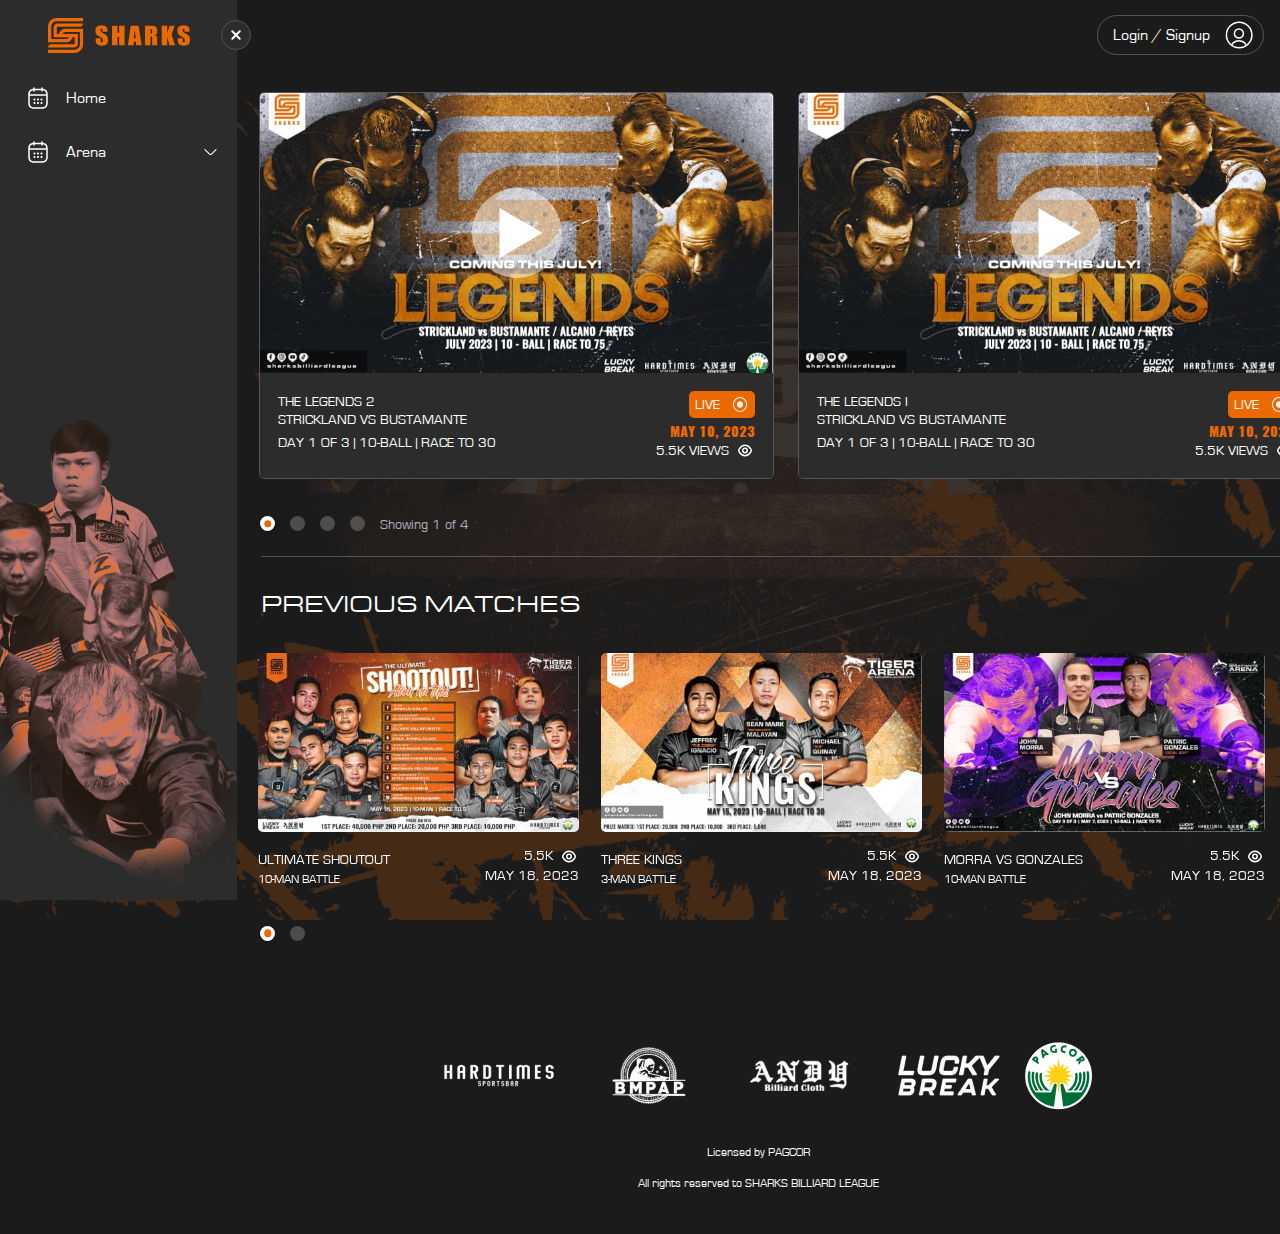
==== commit 87050a51: "fix background color" ====
--- a/index.html
+++ b/index.html
@@ -14,13 +14,13 @@
   <link rel="icon" type="image/png" sizes="32x32" href="./assets/favicon/favicon-32x32.png">
   <link rel="icon" type="image/png" sizes="16x16" href="./assets/favicon/favicon-16x16.png">
 
-  <link rel="stylesheet" href="./css/slick/slick.css?v=5"/>
-
-  <link rel="stylesheet" href="./css/reset.css?v=5">
-  <link rel="stylesheet" href="./css/main.css?v=5">
-  <link rel="stylesheet" href="./css/mobile.css?v=5">
-
-  <link rel="stylesheet" href="./css/font.css?v=5">
+  <link rel="stylesheet" href="./css/slick/slick.css?v=6"/>
+
+  <link rel="stylesheet" href="./css/reset.css?v=6">
+  <link rel="stylesheet" href="./css/main.css?v=6">
+  <link rel="stylesheet" href="./css/mobile.css?v=6">
+
+  <link rel="stylesheet" href="./css/font.css?v=6">
 </head>
 <body class="db-page">
 
--- a/css/main.css
+++ b/css/main.css
@@ -1,10 +1,5 @@
 * {
   box-sizing: border-box; }
-
-body {
-  background-color: #FFFFFF;
-  color: #1B1B1B;
-  font-family: 'Open Sans'; }
 
 .container {
   display: flex;
@@ -428,7 +423,7 @@
   display: block;
   padding-left: 5px; }
 
-.db-page {
+body {
   background-color: #1B1B1B;
   color: #FFFFFF;
   font-family: 'Eurostile-Regular';
